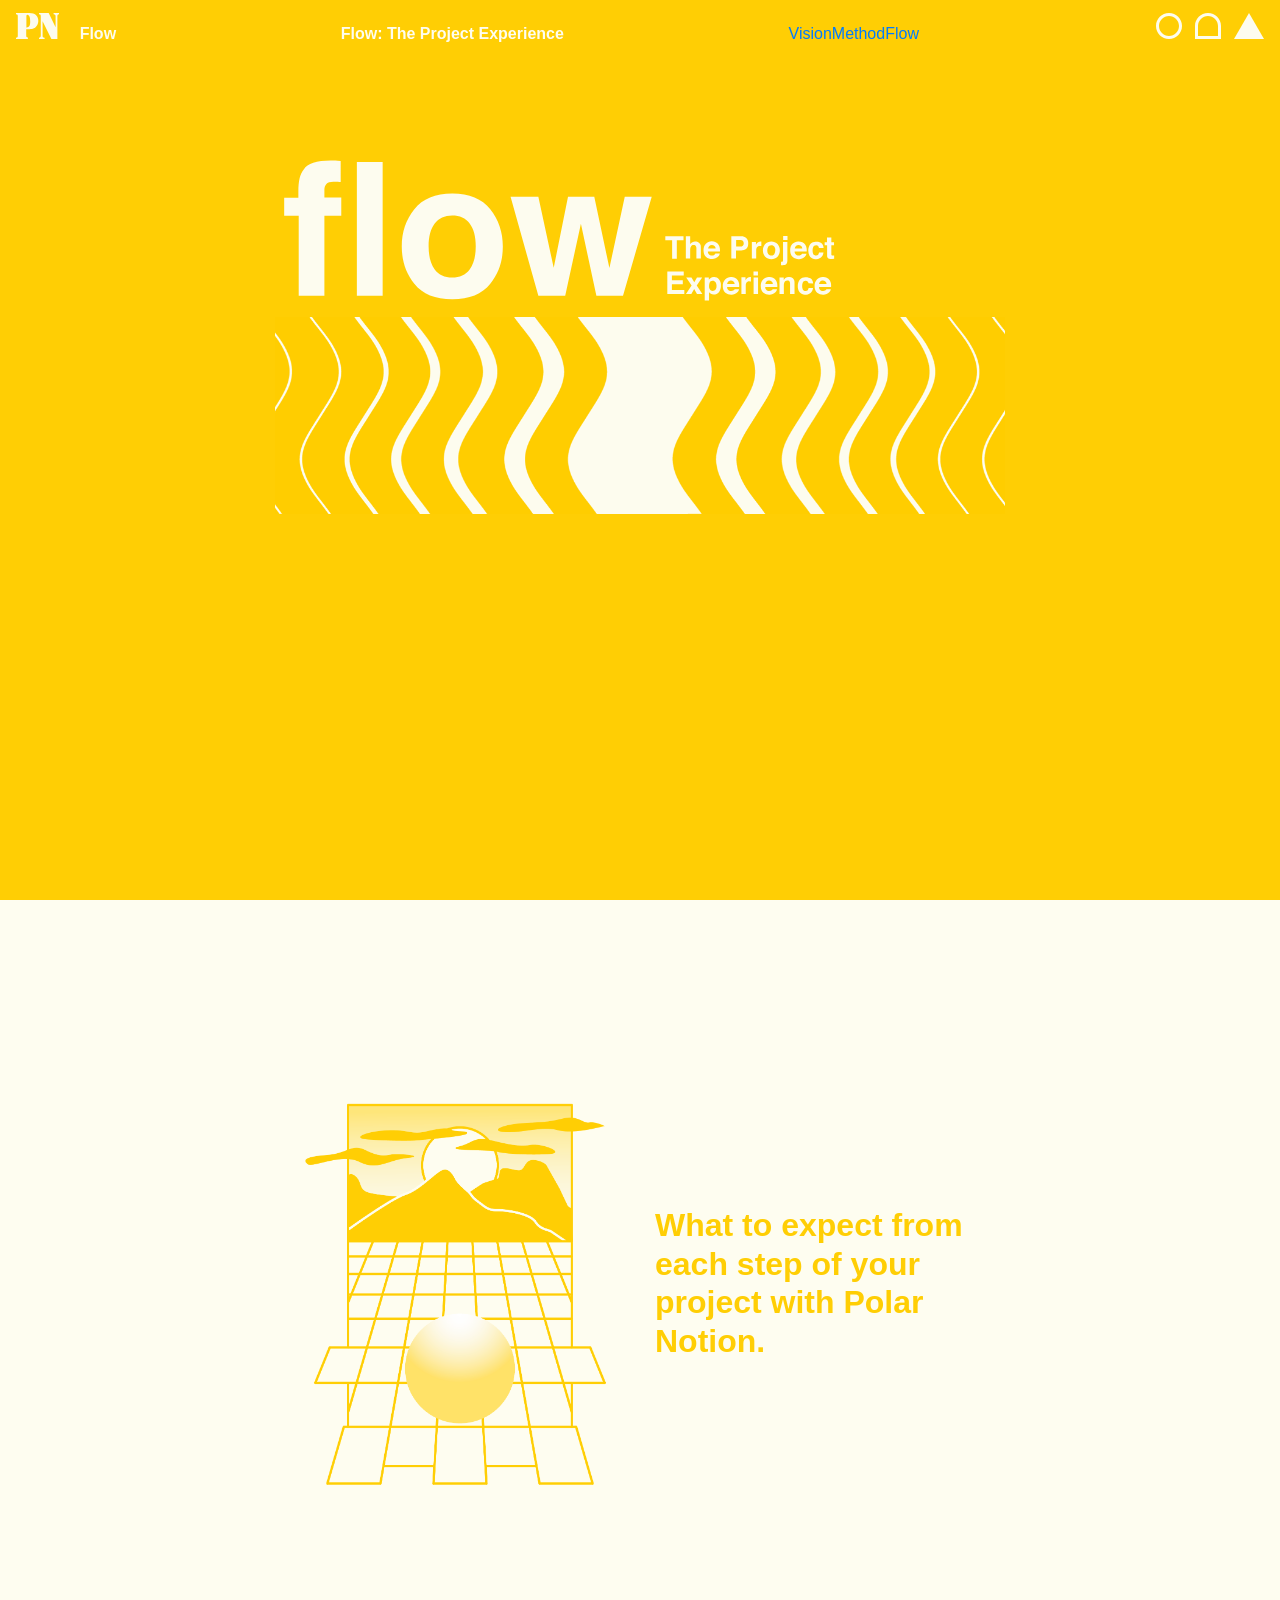
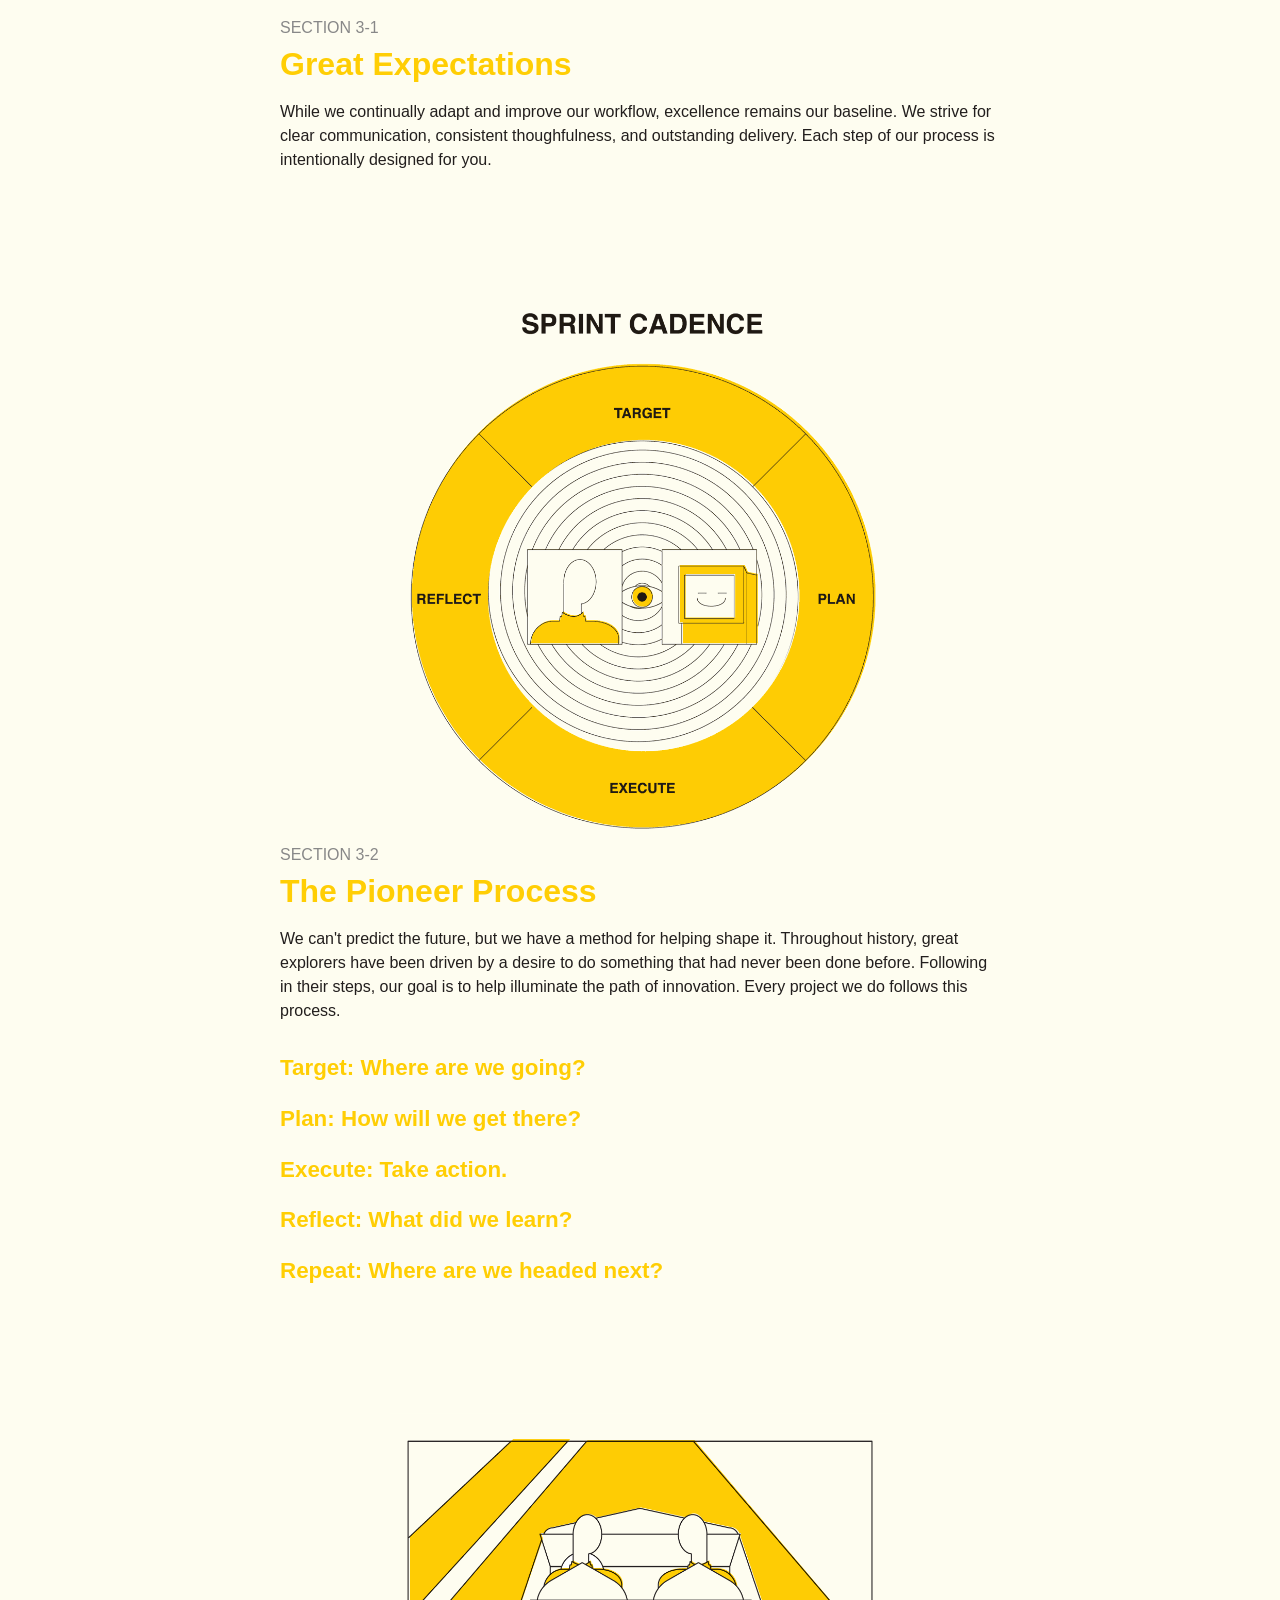
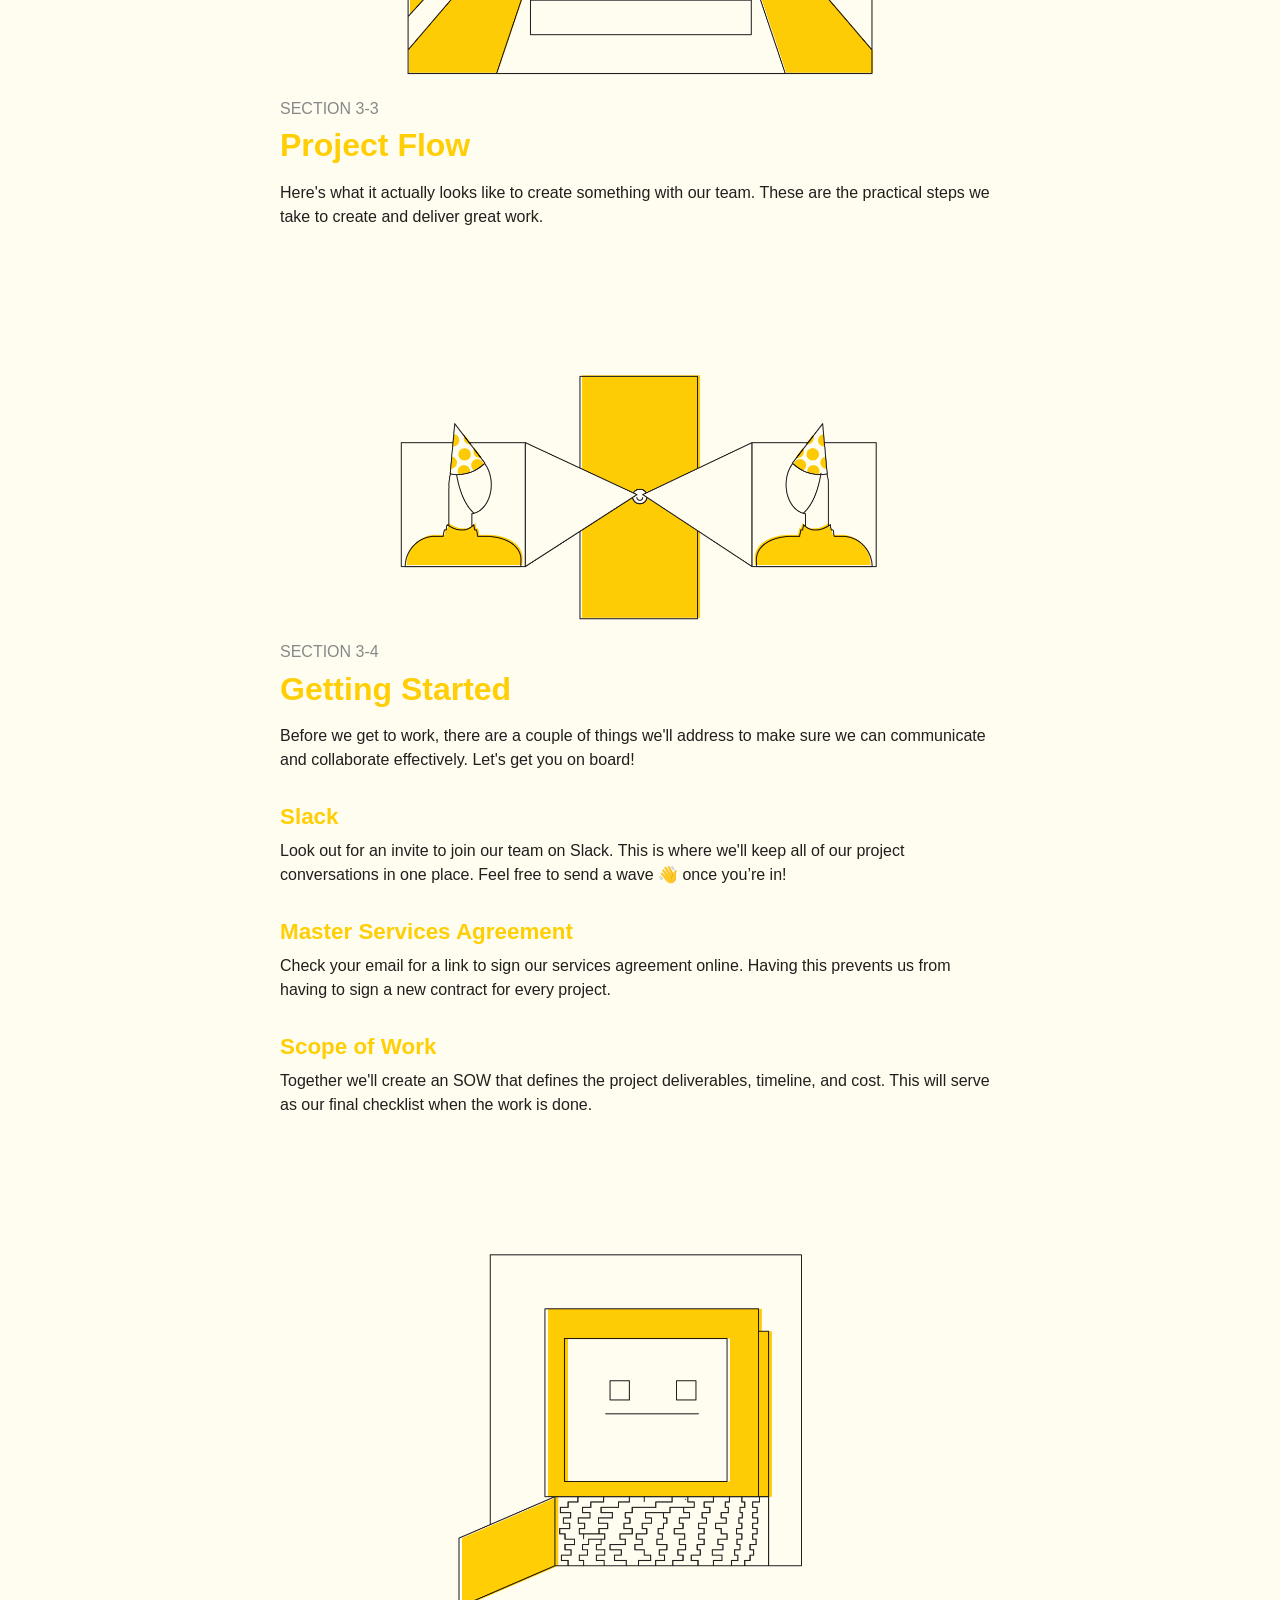
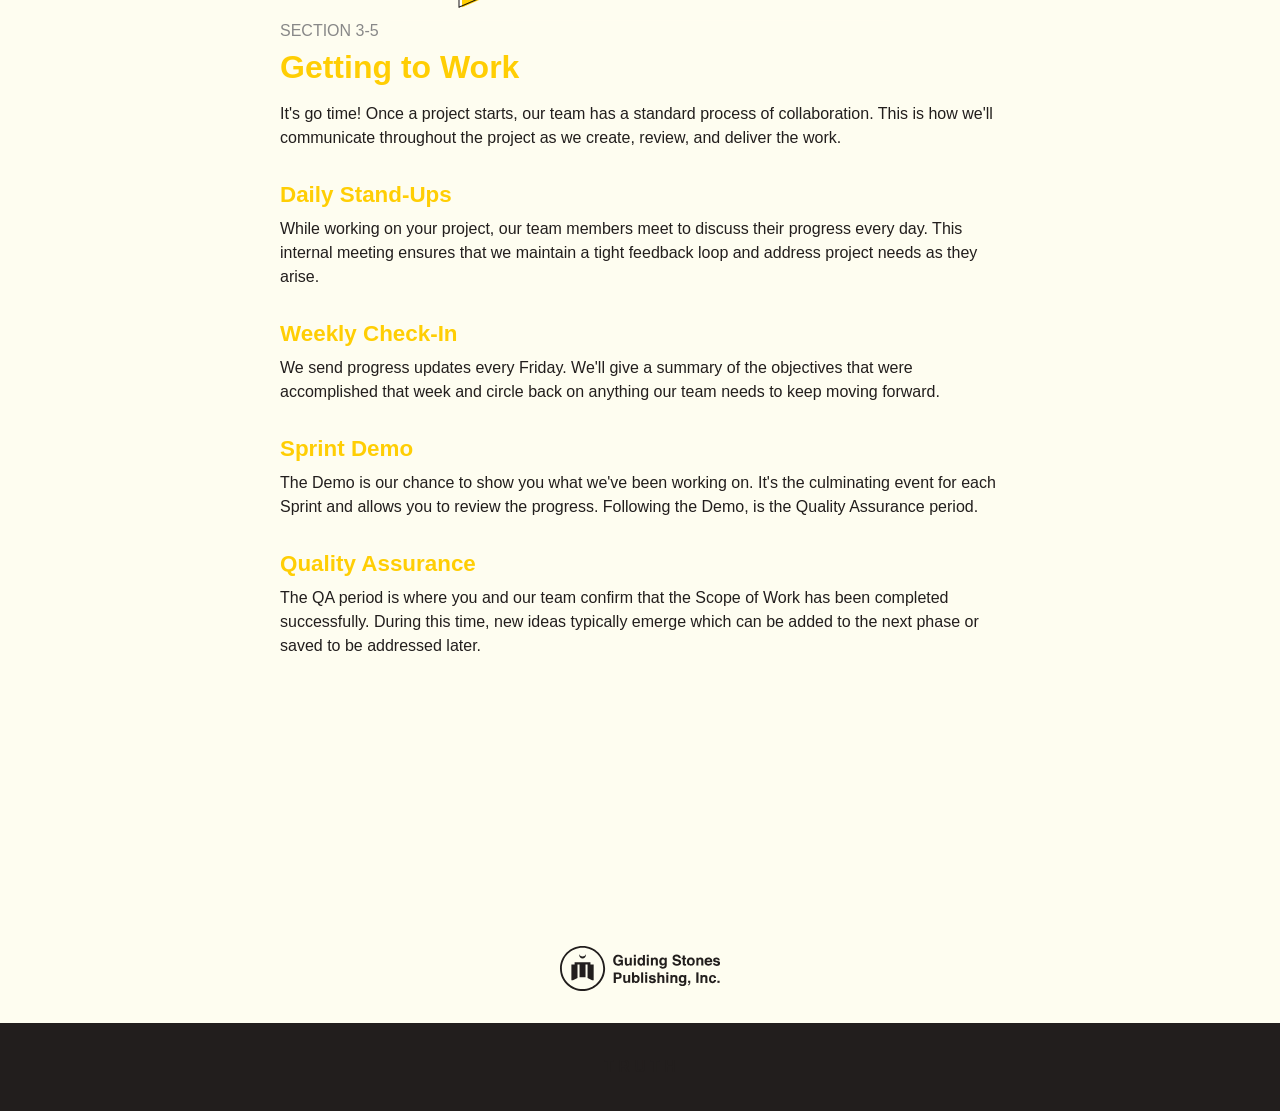
==== flow.html @ b73a6f98 "Rename the pillar files." ====
<!DOCTYPE html>
<html>
<head>
  <meta charset="utf-8">
  <meta http-equiv="X-UA-Compatible" content="IE=edge">
  <meta name="viewport" content="width=device-width, initial-scale=1">

  <title>Polar Notion : Pillar Three</title>

  <meta name="twitter:card" content="summary" />
  <meta name="twitter:site" content="@polarnotion" />
  <meta name="twitter:creator" content="@polarnotion" />
  <meta property="og:url" content="//polarnotion.com" />
  <meta property="og:title" content="Polar Notion. Atlanta Web and Mobile App Development." />
  <meta property="og:description" content="Designing web and mobile technology can be complicated, confusing, and take too long. Our team uses words you'll understand, continual communication, and breaks down complicated processes into easy to grasp concepts." />
  <meta property="og:image" content="//www.polarnotion.com/assets/images/polar-bears.png" />

  <link rel="shortcut icon" href="favicon.png"/>

  <!-- Latest compiled and minified CSS -->
  <link rel="stylesheet" href="assets/css/bootstrap.min.css">
  <link rel="stylesheet" href="assets/css/styles.min.css">
</head>
<body id="inner-page" class="body-yellow">

  <header class="large-header">

    <nav class="navbar navbar-expand-lg fixed-top justify-content-between align-items-baseline">
      <div class="nav-left nav--up-hide">
        <a class="navbar-brand fade" href="index.html" title="Polar Notion">
          <svg version="1.1"
             xmlns="http://www.w3.org/2000/svg" xmlns:xlink="http://www.w3.org/1999/xlink" xmlns:a="http://ns.adobe.com/AdobeSVGViewerExtensions/3.0/"
             x="0px" y="0px" width="43.2px" height="26px" viewBox="0 0 43.2 26" style="enable-background:new 0 0 43.2 26;"
             xml:space="preserve">
          <style type="text/css">
            .st0{fill:#FDFCEE;}
          </style>
          <defs>
          </defs>
          <g>
            <path class="st0" d="M12.5,0c0.7,0,2.2,0.1,3.2,0.3c4.2,0.6,6.6,3.4,6.6,7.6c0,3.7-2.1,6.7-5.5,7.8c-1.1,0.3-2.7,0.5-4.8,0.5
              c-0.5,0-1.1,0-1.8,0v5.9c0,2,0.3,2.4,1.7,2.5V26h-1.7H1.8H0v-1.2c1.5-0.1,1.8-0.5,1.8-2.5V3.7c0-2-0.2-2.4-1.8-2.5V0h1.8H12.5z
               M10.3,14.4c1.4,0.1,2.1-0.2,2.7-0.8c0.5-0.7,0.9-1.4,1-2.3c0.1-0.7,0.2-1.3,0.2-2v-1c0-0.9-0.2-3-0.4-3.8
              c-0.5-1.8-1.3-2.7-2.5-2.7c-0.7,0.1-0.9,0.5-0.9,1.9V14.4z"/>
            <path class="st0" d="M39.6,14.2V3.7c0-1.9-0.2-2.2-2-2.5V0h2h1.8h1.7v1.3c-1.4,0.2-1.7,0.6-1.7,2.5V26h-6L26.6,8.2v14.1
              c0,1.9,0.2,2.2,2,2.5V26h-2h-1.8H23v-1.2c1.4-0.2,1.8-0.7,1.8-2.5V3.7c0-2-0.2-2.4-1.8-2.5V0h1.8h7.9L39.6,14.2z"/>
          </g>
          </svg>
        </a>
        <span class="navbar-text">Flow</span>
      </div>

      <span class="navbar-text nav--up-show">Flow: The Project Experience</span>

      <ul class="list-unstyled d-flex nav-center nav--up-show">
        <li>
          <a class="fade" href="vision.html" title="Pillar One">Vision</a>
        </li>
        <li>
          <a class="fade" href="method.html" title="Pillar Two">Method</a>
        </li>
        <li><a class="fade" href="flow.html" title="Pillar Three">Flow</a></li>
      </ul>
      <ul class="navbar-nav">
      <!-- <a class="navbar-brand fade" href="index.html" title="Polar Notion">
        <svg version="1.1"
           xmlns="http://www.w3.org/2000/svg" xmlns:xlink="http://www.w3.org/1999/xlink" xmlns:a="http://ns.adobe.com/AdobeSVGViewerExtensions/3.0/"
           x="0px" y="0px" width="43.2px" height="26px" viewBox="0 0 43.2 26" style="enable-background:new 0 0 43.2 26;"
           xml:space="preserve">
        <style type="text/css">
          .st0{fill:#FDFCEE;}
        </style>
        <defs>
        </defs>
        <g>
          <path class="st0" d="M12.5,0c0.7,0,2.2,0.1,3.2,0.3c4.2,0.6,6.6,3.4,6.6,7.6c0,3.7-2.1,6.7-5.5,7.8c-1.1,0.3-2.7,0.5-4.8,0.5
            c-0.5,0-1.1,0-1.8,0v5.9c0,2,0.3,2.4,1.7,2.5V26h-1.7H1.8H0v-1.2c1.5-0.1,1.8-0.5,1.8-2.5V3.7c0-2-0.2-2.4-1.8-2.5V0h1.8H12.5z
             M10.3,14.4c1.4,0.1,2.1-0.2,2.7-0.8c0.5-0.7,0.9-1.4,1-2.3c0.1-0.7,0.2-1.3,0.2-2v-1c0-0.9-0.2-3-0.4-3.8
            c-0.5-1.8-1.3-2.7-2.5-2.7c-0.7,0.1-0.9,0.5-0.9,1.9V14.4z"/>
          <path class="st0" d="M39.6,14.2V3.7c0-1.9-0.2-2.2-2-2.5V0h2h1.8h1.7v1.3c-1.4,0.2-1.7,0.6-1.7,2.5V26h-6L26.6,8.2v14.1
            c0,1.9,0.2,2.2,2,2.5V26h-2h-1.8H23v-1.2c1.4-0.2,1.8-0.7,1.8-2.5V3.7c0-2-0.2-2.4-1.8-2.5V0h1.8h7.9L39.6,14.2z"/>
        </g>
        </svg>
      </a>
      <span class="navbar-text">Flow</span>
      <span class="chapter-title ml-auto d-none d-lg-block">Creating with Polar Notion</span>
      <ul class="navbar-nav ml-auto"> -->
        <li class="nav-item active">
          <a class="fade" href="vision.html" title="Pillar One">

            <!-- Outline -->
            <svg version="1.1"
               xmlns="http://www.w3.org/2000/svg" xmlns:xlink="http://www.w3.org/1999/xlink" xmlns:a="http://ns.adobe.com/AdobeSVGViewerExtensions/3.0/"
               x="0px" y="0px" width="26px" height="26px" viewBox="0 0 26 26" style="enable-background:new 0 0 26 26;" xml:space="preserve">
            <style type="text/css">
              .st0{fill:#FDFCEE;}
            </style>
            <defs>
            </defs>
            <g>
              <path class="st0" d="M13,3c5.5,0,10,4.5,10,10s-4.5,10-10,10S3,18.5,3,13S7.5,3,13,3 M13,0C5.8,0,0,5.8,0,13c0,7.2,5.8,13,13,13
                s13-5.8,13-13C26,5.8,20.2,0,13,0L13,0z"/>
            </g>
            </svg>

          </a>
        </li>
        <li class="nav-item">
          <a class="fade" href="method.html" title="Pillar Three">

            <!-- outline -->
            <svg version="1.1" xmlns="http://www.w3.org/2000/svg" xmlns:xlink="http://www.w3.org/1999/xlink" xmlns:a="http://ns.adobe.com/AdobeSVGViewerExtensions/3.0/"
               x="0px" y="0px" width="26px" height="26px" viewBox="0 0 26 26" style="enable-background:new 0 0 26 26;" xml:space="preserve">
            <style type="text/css">
              .st0{fill:#FDFCEE;}
            </style>
            <defs>
            </defs>
            <g>
              <path class="st0" d="M13,3c5.5,0,10,4.5,10,10v10H3V13C3,7.5,7.5,3,13,3 M13,0C5.8,0,0,5.8,0,13v13h26V13C26,5.8,20.2,0,13,0L13,0z
                "/>
            </g>
            </svg>

          </a>
        </li>
        <li class="nav-item">
          <a class="fade" href="flow.html" title="Pillar Three">

            <!-- Filled in -->
            <svg version="1.1"
               xmlns="http://www.w3.org/2000/svg" xmlns:xlink="http://www.w3.org/1999/xlink" xmlns:a="http://ns.adobe.com/AdobeSVGViewerExtensions/3.0/"
               x="0px" y="0px" width="30px" height="26px" viewBox="0 0 30 26" style="enable-background:new 0 0 30 26;" xml:space="preserve">
            <style type="text/css">
              .st0{fill:#FDFCEE;}
            </style>
            <defs>
            </defs>
            <polygon class="st0" points="15,0 0,26 30,26 "/>
            </svg>

          </a>
        </li>
      </ul>
    </nav>

    <div class="container">
      <div class="row justify-content-md-center">
        <div class="col-lg-8">
          <div class="page-title">

            <img src="assets/images/svg/title-flow.svg" alt="Visions" />
            <img class="mt-3" src="assets/images/pillar-3-motion.gif" alt="" />

          </div><!-- / page-title -->
        </div>
      </div>
    </div>

  </header>

  <nav class="chapter-nav">
    <div class="left-nav">
      <a class="fade" href="pillar-2.html"><–– Go Back <br /><em>Ch. 2 Method</em></a>
    </div>
  </nav>

  <div class="container">
    <div class="row">
      <div class="col-lg-12">

        <div id="content">

          <section id="#subtitle" class="row d-flex align-items-center">
            <div class="col-sm-6">
              <img src="assets/images/flow-01.png" alt="">
            </div>
            <h1 class="col-sm-6">What to expect from each step of your project with Polar Notion.</h1>
          </section>

          <section id="#3-1">
            <h3 class="section">section 3-1</h3>
            <h1>Great Expectations</h1>
              <p>While we continually adapt and improve our workflow, excellence remains our baseline. We strive for clear communication, consistent thoughfulness, and outstanding delivery. Each step of our process is intentionally designed for you.</p>
          </section>

          <section id="#3-2">
            <img class="img-figure" src="assets/images/flow-02.gif" alt="">
            <h3 class="section">section 3-2</h3>
              <h1 id="pioneer-process">The Pioneer Process</h1>
              <p>We can't predict the future, but we have a method for helping shape it. Throughout history, great explorers have been driven by a desire to do something that had never been done before. Following in their steps, our goal is to help illuminate the path of innovation. Every project we do follows this process.</p>

            <div class="accordian-section">

              <!-- TARGET -->
              <h2 class="fade"><a data-toggle="collapse" href="#targetContent" role="button" aria-expanded="false">Target: Where are we going?</a></h2>

              <div id="targetContent" class="collapse">
                <div>
                  <p>The destination will change and evolve, but naming our target gives us something to anchor to and plan toward. Setting a target casts vision for where we are headed and why we are doing the work.</p>
                </div>
              </div>

              <!-- PLAN -->
              <h2 class="fade"><a data-toggle="collapse" href="#planContent" aria-expanded="false">Plan: How will we get there?</a></h2>

              <div id="planContent" class="collapse">
                <div>
                  <p>Once we know where we're going we'll chart a course together. This will be our project roadmap. There are a few key elements to any project that should be considered and optimized.
                    <ul>
                      <li><b>Timeline:</b> How long we do have or need?</li>
                      <li><b>Resources:</b> What money, tools, and supplies are available or required?</li>
                      <li><b>People:</b> Who will be able to help?</li>
                    </ul>
                  </p>
                </div>
              </div>

              <!-- EXECUTE -->
              <h2 class="fade"><a data-toggle="collapse" href="#executeContent" aria-expanded="false">Execute: Take action.</a></h2>

              <div class="collapse" id="executeContent">
                <div>
                  <p>With a clear target and a solid plan, it’s time to take action. All of our preparation allows us to <a href="#">Go Boldly Forward</a> and do the work. Communication and adaptability ensure we <a href="#">stay agile</a> along the way.</p>
                </div>
              </div>

              <!-- REFLECT -->
              <h2 class="fade"><a data-toggle="collapse" href="#reflectContent" aria-expanded="false">Reflect: What did we learn?</a></h2>

              <div class="collapse" id="reflectContent">
                <div>
                  <p>Reflection encourages growth. Assessing the journey’s progress provides more perspective that can lead to compelling insights. Together we'll identify ways we can continue to improve on our work.</p>
                </div>
              </div>

              <!-- REPEAT -->
              <h2 class="fade"><a data-toggle="collapse" href="#repeatContent" aria-expanded="false">Repeat: Where are we headed next?</a></h2>

              <div class="collapse" id="repeatContent">
                <div>
                  <p>Once you’ve reflected on the journey thus far, it’s time to set our next destination. Knowing what we now know, we can repeat the process to build on the work that's been completed. Before taking action again, we revisit our Target and Plan our next move.</p>
                </div>
              </div>
            </div><!-- / accordian-section -->

          </section>

          <section id="#3-3">
            <img class="img-figure" src="assets/images/flow-03.png" alt="">
            <h3 class="section">section 3-3</h3>
            <h1>Project Flow</h1>
            <p>Here's what it actually looks like to create something with our team. These are the practical steps we take to create and deliver great work.</p>
          </section>

          <section id="#3-4">
            <img class="img-figure" src="assets/images/flow-04.png" alt="">
            <h3 class="section">section 3-4</h3>
            <h1>Getting Started</h1>
            <p>Before we get to work, there are a couple of things we'll address to make sure we can communicate and collaborate effectively. Let's get you on board!</p>

            <h2>Slack</h2>
            <p>Look out for an invite to join our team on Slack. This is where we'll keep all of our project conversations in one place. Feel free to send a wave 👋 once you’re in!</p>

            <h2>Master Services Agreement</h2>
            <p>Check your email for a link to sign our services agreement online. Having this prevents us from having to sign a new contract for every project.</p>

            <h2>Scope of Work</h2>
            <p>Together we'll create an SOW that defines the project deliverables, timeline, and cost. This will serve as our final checklist when the work is done.</p>
          </section>

          <section id="#3-5">
            <img class="img-figure" src="assets/images/flow-05.png" alt="">
            <h3 class="section">section 3-5</h3>
            <h1>Getting to Work</h1>
            <p>It's go time! Once a project starts, our team has a standard process of collaboration. This is how we'll communicate throughout the project as we create, review, and deliver the work.</p>

            <h2>Daily Stand-Ups</h2>
            <p>While working on your project, our team members meet to discuss their progress every day. This internal meeting ensures that we maintain a tight feedback loop and address project needs as they arise.</p>

            <h2>Weekly Check-In</h2>
            <p>We send progress updates every Friday. We'll give a summary of the objectives that were accomplished that week and circle back on anything our team needs to keep moving forward.</p>

            <h2>Sprint Demo</h2>
            <p>The Demo is our chance to show you what we've been working on. It's the culminating event for each Sprint and allows you to review the progress. Following the Demo, is the Quality Assurance period.</p>

            <h2>Quality Assurance</h2>
            <p>The QA period is where you and our team confirm that the Scope of Work has been completed successfully. During this time, new ideas typically emerge which can be added to the next phase or saved to be addressed later.</p>
          </section>

        </div><!--/ content -->

      </div><!-- / col-lg-12 -->
    </div><!--/ row -->
  </div> <!--/container -->


  <footer id="footer">
    <a href="http://shop.polarnotion.com" title="Shop Polar Notion" ><img src="assets/images/svg/guidestones.svg" alt="Guidestones publishing co." /></a>
    <div class="sub-footer">
      <a href="#4th" title="Enter the tenth dimension">T R U T H</a>
    </div>
  </footer>

  <!-- Latest compiled and minified JavaScript -->
  <script src="https://ajax.googleapis.com/ajax/libs/jquery/3.2.1/jquery.min.js"></script>
  <script src="assets/js/bootstrap.min.js"></script>
  <script src="assets/js/anchor.min.js"></script>
  <script src="./main.js"></script>

  <script>
    anchors.add('.section');
  </script>


  <script>
    (function(i,s,o,g,r,a,m){i['GoogleAnalyticsObject']=r;i[r]=i[r]||function(){
    (i[r].q=i[r].q||[]).push(arguments)},i[r].l=1*new Date();a=s.createElement(o),
    m=s.getElementsByTagName(o)[0];a.async=1;a.src=g;m.parentNode.insertBefore(a,m)
    })(window,document,'script','https://www.google-analytics.com/analytics.js','ga');

    ga('create', 'UA-33343564-1', 'auto');
    ga('send', 'pageview');
  </script>

</body>
</html>
---- assets/css/styles.min.css ----
.dark-text{color:#221e1d !important}.white-text{color:#fefdf0 !important}.red-text{color:#f33c17 !important}.yellow-text{color:#ffce04 !important}.bg-red{background-color:#f33c17 !important}.bg-dark{background-color:#221e1d !important}.bg-yellow{background-color:#ffce04 !important}.btn{font-size:.8rem;font-weight:900}.btn-dark{background-color:#221e1d;border-color:#221e1d}*{-webkit-font-smoothing:antialiased;-moz-osx-font-smoothing:grayscale}body{background-color:#fefdf0;font-family:helvetica;color:#221e1d}img{width:100%;-webkit-user-select:none;-khtml-user-select:none;-moz-user-select:none;-o-user-select:none;user-select:none}svg{max-width:100%}hr{border-color:#f33c17;border-width:4px;margin:4rem 0}p{font-size:16px;line-height:1.5;margin-bottom:2rem}h1{font-size:32px;font-weight:900;line-height:.85;margin-bottom:1rem}h2{font-size:1.4rem;font-weight:900}.underlined{border-bottom:2px solid}.underlined a{text-decoration:none}.accordian-section h2{margin-bottom:1.5rem}.accordian-section h2 a{text-decoration:none}.accordian-section h2 a:after{content:"learn more";color:#999;font-size:10px;display:inline-block;margin-left:0;opacity:0;transition:all .25s ease-in-out;-moz-transition:all .25s ease-in-out;-webkit-transition:all .25s ease-in-out}.accordian-section h2 a:hover:after{opacity:1;margin-left:10px}.accordian-section>div>div{border-top:2px solid #ffce04;padding:2rem 0}.collapse.in{display:block}.body-red .large-header{background:#f33c17}.body-red .chapter-nav a{color:#f33c17}.body-red #content h1,.body-red #content h2,.body-red #content h3,.body-red #content h4,.body-red #content a{color:#f33c17}.body-dark .large-header{background:#221e1d}.body-dark .chapter-nav a{color:#221e1d}.body-dark #content h1,.body-dark #content h2,.body-dark #content h3,.body-dark #content h4,.body-dark #content a{color:#221e1d}.body-yellow .large-header{background:#ffce04}.body-yellow .chapter-nav a{color:#ffce04}.body-yellow #content h1,.body-yellow #content h2,.body-yellow #content h3,.body-yellow #content h4,.body-yellow #content a{color:#ffce04}.fade{opacity:1;transition:opacity .25s ease-in-out;-moz-transition:opacity .25s ease-in-out;-webkit-transition:opacity .25s ease-in-out}.fade:hover{opacity:0.5}#header-index{padding:120px 0 0}#header-index .branding{font-size:12px;position:absolute;top:0;right:0;z-index:9999}#header-index .branding .title p{font-size:14px;line-height:1.2;padding:0 10px 0 0;margin:0 0 .5rem 0}#header-index .branding .logo .st0{fill:#221e1d}#header-index .branding .logo .st1{fill:#fefdf0}#header-index .branding .age-group{border-top:4px solid #221e1d;margin-top:-9px;padding:.5rem 0}#header-index .headline{margin-bottom:2rem;background:url(../images/svg/tunnel_animated_loop.svg);background-position:center center;background-repeat:no-repeat;background-size:contain}#header-index h2{color:#f33c17}.large-header{color:#fefdf0;height:100vh}.large-header .navbar .chapter-title{font-weight:900;opacity:0;transition:all .25s ease-in-out;-moz-transition:all .25s ease-in-out;-webkit-transition:all .25s ease-in-out}.large-header .navbar.fade-in .chapter-title{opacity:1}.large-header .navbar-text{font-weight:900}.large-header .nav-item{margin-left:.8rem}.large-header .page-title{padding:10rem 0 12rem}.chapter-nav{width:100%;position:fixed;bottom:120px;z-index:5}.chapter-nav>div{width:140px;padding:0 1rem;opacity:0;transition:all .25s ease-in-out;-moz-transition:all .25s ease-in-out;-webkit-transition:all .25s ease-in-out}.chapter-nav>div.left-nav{float:left;margin-left:-25%}.chapter-nav>div.right-nav{float:right;text-align:right;margin-right:-25%}.chapter-nav.stickemup>div{opacity:1}.chapter-nav.stickemup .left-nav{margin-left:0}.chapter-nav.stickemup .right-nav{margin-right:0}.chapter-nav a{font-weight:900;display:block;font-size:14px}.chapter-nav a em{font-weight:100}.chapter-nav a:hover{text-decoration:none}.intro-text{margin-bottom:4rem}.intro-text p{padding:2rem 0;margin-bottom:0;font-weight:900}.intro-text img{padding:0 2rem}a.piller{display:block;color:#fefdf0 !important;max-width:380px;border-width:0px;border-style:solid;margin:0 auto 6rem;padding-bottom:2rem;-webkit-box-shadow:-8px 8px 0px 0px rgba(0,0,0,0.1);-moz-box-shadow:-8px 8px 0px 0px rgba(0,0,0,0.1);box-shadow:-8px 8px 0px 0px rgba(0,0,0,0.1);transition:all 0.5s ease-out}a.piller:hover{text-decoration:none;transform:translate3d(2px, -10px, 0);box-shadow:-12px 18px 6px 0px rgba(0,0,0,0.2)}a.piller header{padding:4rem 0 0 4rem;position:relative;min-height:300px}a.piller header:before{content:"";position:absolute;left:22px;top:66px;z-index:100;display:block;width:22px;height:110px;background-repeat:no-repeat;background-position:top center}a.piller header h1{font-size:32px;line-height:1.2;font-weight:900;margin-bottom:1rem;padding-right:2rem}a.piller header h3{font-size:14px;font-weight:900;padding-bottom:4px;border-bottom:4px solid #fefdf0}a.piller header p{font-size:1rem;padding-right:2rem}a.piller.issue-one{border-color:#f33c17;background-color:#f33c17}a.piller.issue-one header:before{background-image:url(../images/svg/piller-1-icn.svg)}a.piller.issue-two{border-color:#221e1d;background-color:#221e1d}a.piller.issue-two header:before{background-image:url(../images/svg/piller-2-icn.svg)}a.piller.issue-three{border-color:#ffce04;background-color:#ffce04}a.piller.issue-three header:before{background-image:url(../images/svg/piller-3-icn.svg)}a.piller .piller-graphic{margin:8rem 0 6rem}a.piller .piller-footer{padding-left:18px}a.piller .piller-footer img{width:36px;height:36px}.inspiration-header{background:url(../images/svg/baller_animated.svg) right bottom no-repeat;background-size:auto 100px}.inspiration{margin:4rem 0}#content{padding:4rem 0}#content h1{font-size:2rem;line-height:1.2}#content li{font-size:1.1rem;line-height:1.5}#content hr{border-color:rgba(0,0,0,0.1)}#content .callout{font-size:3rem;font-weight:100;text-align:center}#content section{margin:8rem auto;max-width:720px}#content section.fullwidth{max-width:100%}#content section.fullwidth .callout{text-align:center}#content section .section{font-size:1rem;color:#888;text-transform:uppercase}#content section img.intro-image{margin-bottom:2rem}#content section .callout{text-align:left}#content .img-figure{display:block;max-width:500px;margin:0 auto}#footer{margin-top:6rem;text-align:center}#footer img{width:160px}#footer .sub-footer{background:#221e1d;padding:2rem 0;margin-top:2rem}#footer .sub-footer a{color:#221e1d;font-weight:900;text-decoration:none}#footer .sub-footer a:hover{color:#060606}@media (min-width: 320px) and (max-width: 768px){hr{margin:2rem 0 1rem}h1{font-size:4rem}h2{font-size:1.5rem}.navbar-nav{flex-direction:row}.chapter-nav{bottom:47%}.chapter-nav a{font-size:16px}.inspiration-header{padding-bottom:80px;background-size:contain}.inspiration-header h1{margin-bottom:1rem}}@-webkit-keyframes grain{0%,100%{-moz-transform:translate(0, 0);-ms-transform:translate(0, 0);-webkit-transform:translate(0, 0);transform:translate(0, 0)}10%{-moz-transform:translate(-5%, -10%);-ms-transform:translate(-5%, -10%);-webkit-transform:translate(-5%, -10%);transform:translate(-5%, -10%)}20%{-moz-transform:translate(-15%, 5%);-ms-transform:translate(-15%, 5%);-webkit-transform:translate(-15%, 5%);transform:translate(-15%, 5%)}30%{-moz-transform:translate(7%, -25%);-ms-transform:translate(7%, -25%);-webkit-transform:translate(7%, -25%);transform:translate(7%, -25%)}40%{-moz-transform:translate(-5%, 25%);-ms-transform:translate(-5%, 25%);-webkit-transform:translate(-5%, 25%);transform:translate(-5%, 25%)}50%{-moz-transform:translate(-15%, 10%);-ms-transform:translate(-15%, 10%);-webkit-transform:translate(-15%, 10%);transform:translate(-15%, 10%)}60%{-moz-transform:translate(15%, 0%);-ms-transform:translate(15%, 0%);-webkit-transform:translate(15%, 0%);transform:translate(15%, 0%)}70%{-moz-transform:translate(0%, 15%);-ms-transform:translate(0%, 15%);-webkit-transform:translate(0%, 15%);transform:translate(0%, 15%)}80%{-moz-transform:translate(3%, 35%);-ms-transform:translate(3%, 35%);-webkit-transform:translate(3%, 35%);transform:translate(3%, 35%)}90%{-moz-transform:translate(-10%, 10%);-ms-transform:translate(-10%, 10%);-webkit-transform:translate(-10%, 10%);transform:translate(-10%, 10%)}}@-moz-keyframes grain{0%,100%{-moz-transform:translate(0, 0);-ms-transform:translate(0, 0);-webkit-transform:translate(0, 0);transform:translate(0, 0)}10%{-moz-transform:translate(-5%, -10%);-ms-transform:translate(-5%, -10%);-webkit-transform:translate(-5%, -10%);transform:translate(-5%, -10%)}20%{-moz-transform:translate(-15%, 5%);-ms-transform:translate(-15%, 5%);-webkit-transform:translate(-15%, 5%);transform:translate(-15%, 5%)}30%{-moz-transform:translate(7%, -25%);-ms-transform:translate(7%, -25%);-webkit-transform:translate(7%, -25%);transform:translate(7%, -25%)}40%{-moz-transform:translate(-5%, 25%);-ms-transform:translate(-5%, 25%);-webkit-transform:translate(-5%, 25%);transform:translate(-5%, 25%)}50%{-moz-transform:translate(-15%, 10%);-ms-transform:translate(-15%, 10%);-webkit-transform:translate(-15%, 10%);transform:translate(-15%, 10%)}60%{-moz-transform:translate(15%, 0%);-ms-transform:translate(15%, 0%);-webkit-transform:translate(15%, 0%);transform:translate(15%, 0%)}70%{-moz-transform:translate(0%, 15%);-ms-transform:translate(0%, 15%);-webkit-transform:translate(0%, 15%);transform:translate(0%, 15%)}80%{-moz-transform:translate(3%, 35%);-ms-transform:translate(3%, 35%);-webkit-transform:translate(3%, 35%);transform:translate(3%, 35%)}90%{-moz-transform:translate(-10%, 10%);-ms-transform:translate(-10%, 10%);-webkit-transform:translate(-10%, 10%);transform:translate(-10%, 10%)}}@-ms-keyframes grain{0%,100%{-moz-transform:translate(0, 0);-ms-transform:translate(0, 0);-webkit-transform:translate(0, 0);transform:translate(0, 0)}10%{-moz-transform:translate(-5%, -10%);-ms-transform:translate(-5%, -10%);-webkit-transform:translate(-5%, -10%);transform:translate(-5%, -10%)}20%{-moz-transform:translate(-15%, 5%);-ms-transform:translate(-15%, 5%);-webkit-transform:translate(-15%, 5%);transform:translate(-15%, 5%)}30%{-moz-transform:translate(7%, -25%);-ms-transform:translate(7%, -25%);-webkit-transform:translate(7%, -25%);transform:translate(7%, -25%)}40%{-moz-transform:translate(-5%, 25%);-ms-transform:translate(-5%, 25%);-webkit-transform:translate(-5%, 25%);transform:translate(-5%, 25%)}50%{-moz-transform:translate(-15%, 10%);-ms-transform:translate(-15%, 10%);-webkit-transform:translate(-15%, 10%);transform:translate(-15%, 10%)}60%{-moz-transform:translate(15%, 0%);-ms-transform:translate(15%, 0%);-webkit-transform:translate(15%, 0%);transform:translate(15%, 0%)}70%{-moz-transform:translate(0%, 15%);-ms-transform:translate(0%, 15%);-webkit-transform:translate(0%, 15%);transform:translate(0%, 15%)}80%{-moz-transform:translate(3%, 35%);-ms-transform:translate(3%, 35%);-webkit-transform:translate(3%, 35%);transform:translate(3%, 35%)}90%{-moz-transform:translate(-10%, 10%);-ms-transform:translate(-10%, 10%);-webkit-transform:translate(-10%, 10%);transform:translate(-10%, 10%)}}@keyframes grain{0%,100%{-moz-transform:translate(0, 0);-ms-transform:translate(0, 0);-webkit-transform:translate(0, 0);transform:translate(0, 0)}10%{-moz-transform:translate(-5%, -10%);-ms-transform:translate(-5%, -10%);-webkit-transform:translate(-5%, -10%);transform:translate(-5%, -10%)}20%{-moz-transform:translate(-15%, 5%);-ms-transform:translate(-15%, 5%);-webkit-transform:translate(-15%, 5%);transform:translate(-15%, 5%)}30%{-moz-transform:translate(7%, -25%);-ms-transform:translate(7%, -25%);-webkit-transform:translate(7%, -25%);transform:translate(7%, -25%)}40%{-moz-transform:translate(-5%, 25%);-ms-transform:translate(-5%, 25%);-webkit-transform:translate(-5%, 25%);transform:translate(-5%, 25%)}50%{-moz-transform:translate(-15%, 10%);-ms-transform:translate(-15%, 10%);-webkit-transform:translate(-15%, 10%);transform:translate(-15%, 10%)}60%{-moz-transform:translate(15%, 0%);-ms-transform:translate(15%, 0%);-webkit-transform:translate(15%, 0%);transform:translate(15%, 0%)}70%{-moz-transform:translate(0%, 15%);-ms-transform:translate(0%, 15%);-webkit-transform:translate(0%, 15%);transform:translate(0%, 15%)}80%{-moz-transform:translate(3%, 35%);-ms-transform:translate(3%, 35%);-webkit-transform:translate(3%, 35%);transform:translate(3%, 35%)}90%{-moz-transform:translate(-10%, 10%);-ms-transform:translate(-10%, 10%);-webkit-transform:translate(-10%, 10%);transform:translate(-10%, 10%)}}.static{position:relative;overflow:hidden}.static>*{z-index:2}.static:after{-webkit-animation:grain 5s steps(10) infinite;-moz-animation:grain 5s steps(10) infinite;-ms-animation:grain 5s steps(10) infinite;animation:grain 5s steps(10) infinite;background:url("[data-uri]");content:"";display:block;height:300%;left:-100%;position:absolute;top:-100%;width:300%;z-index:1}
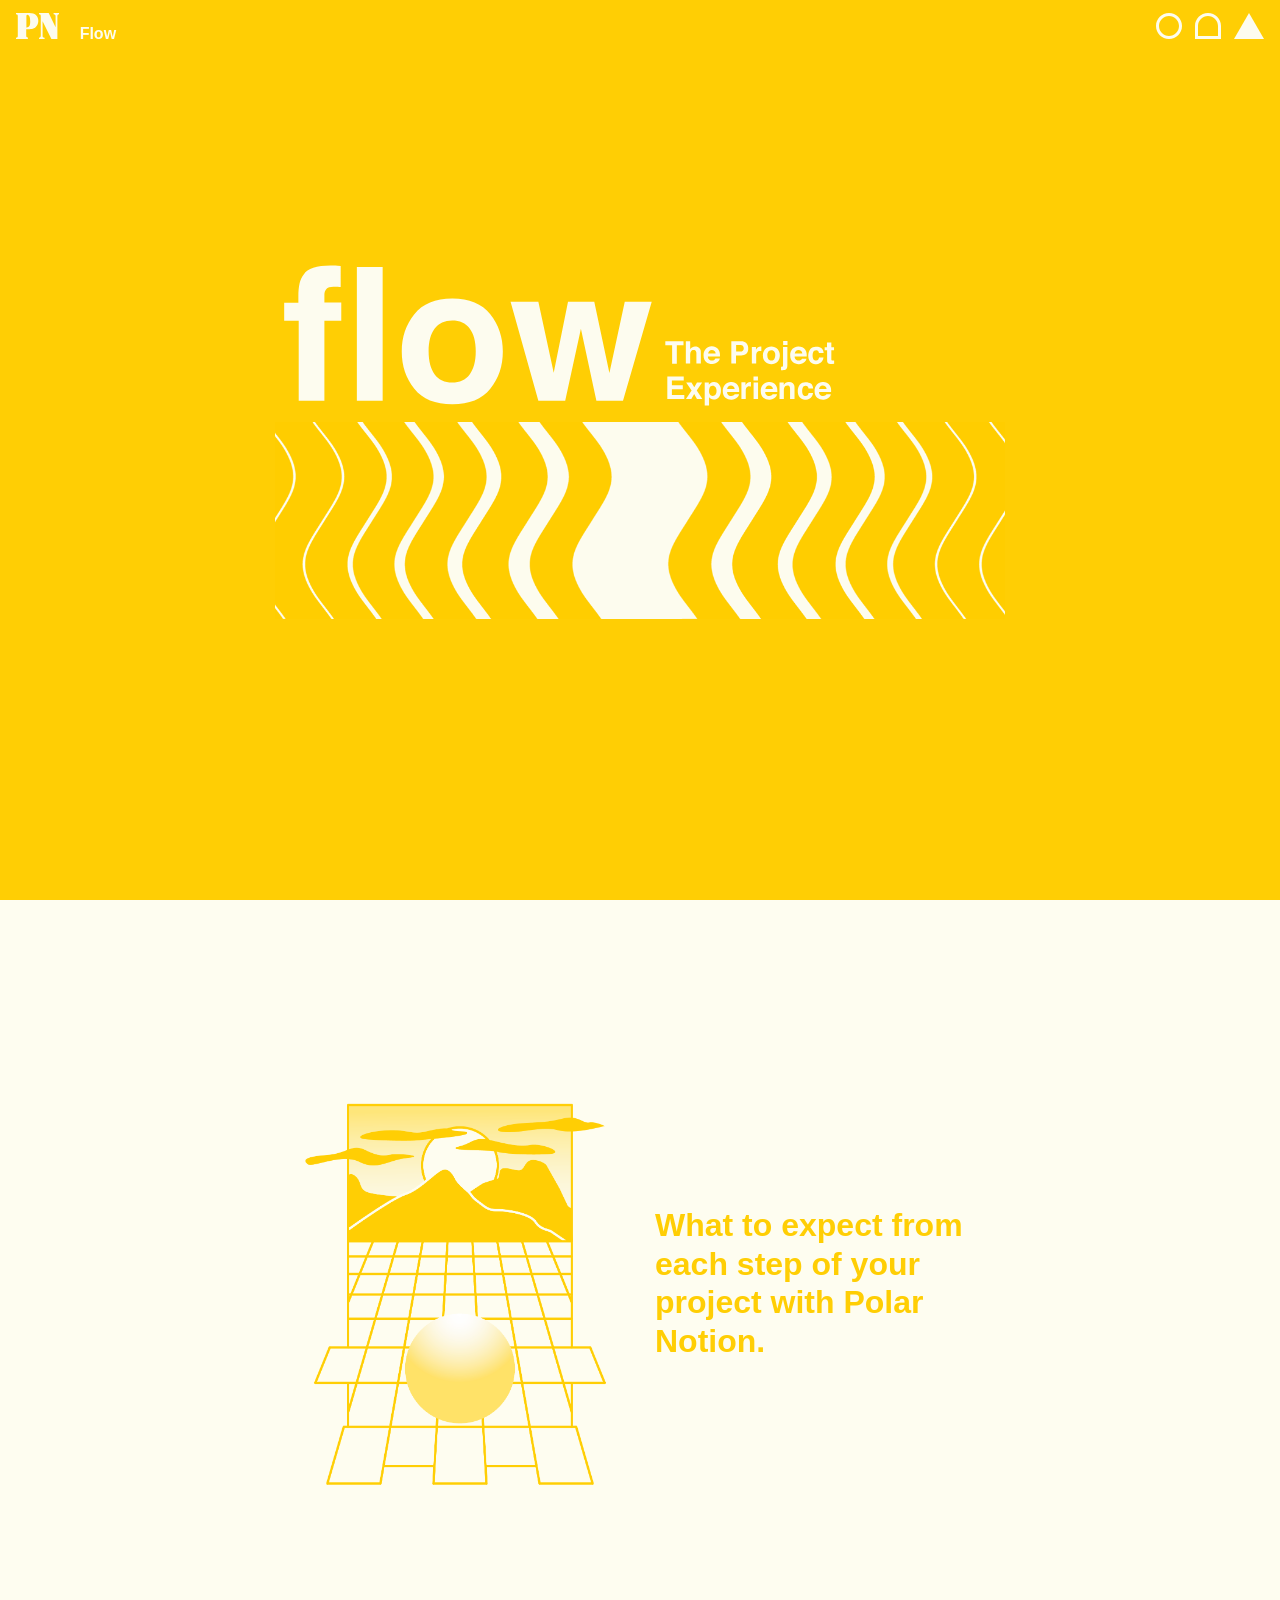
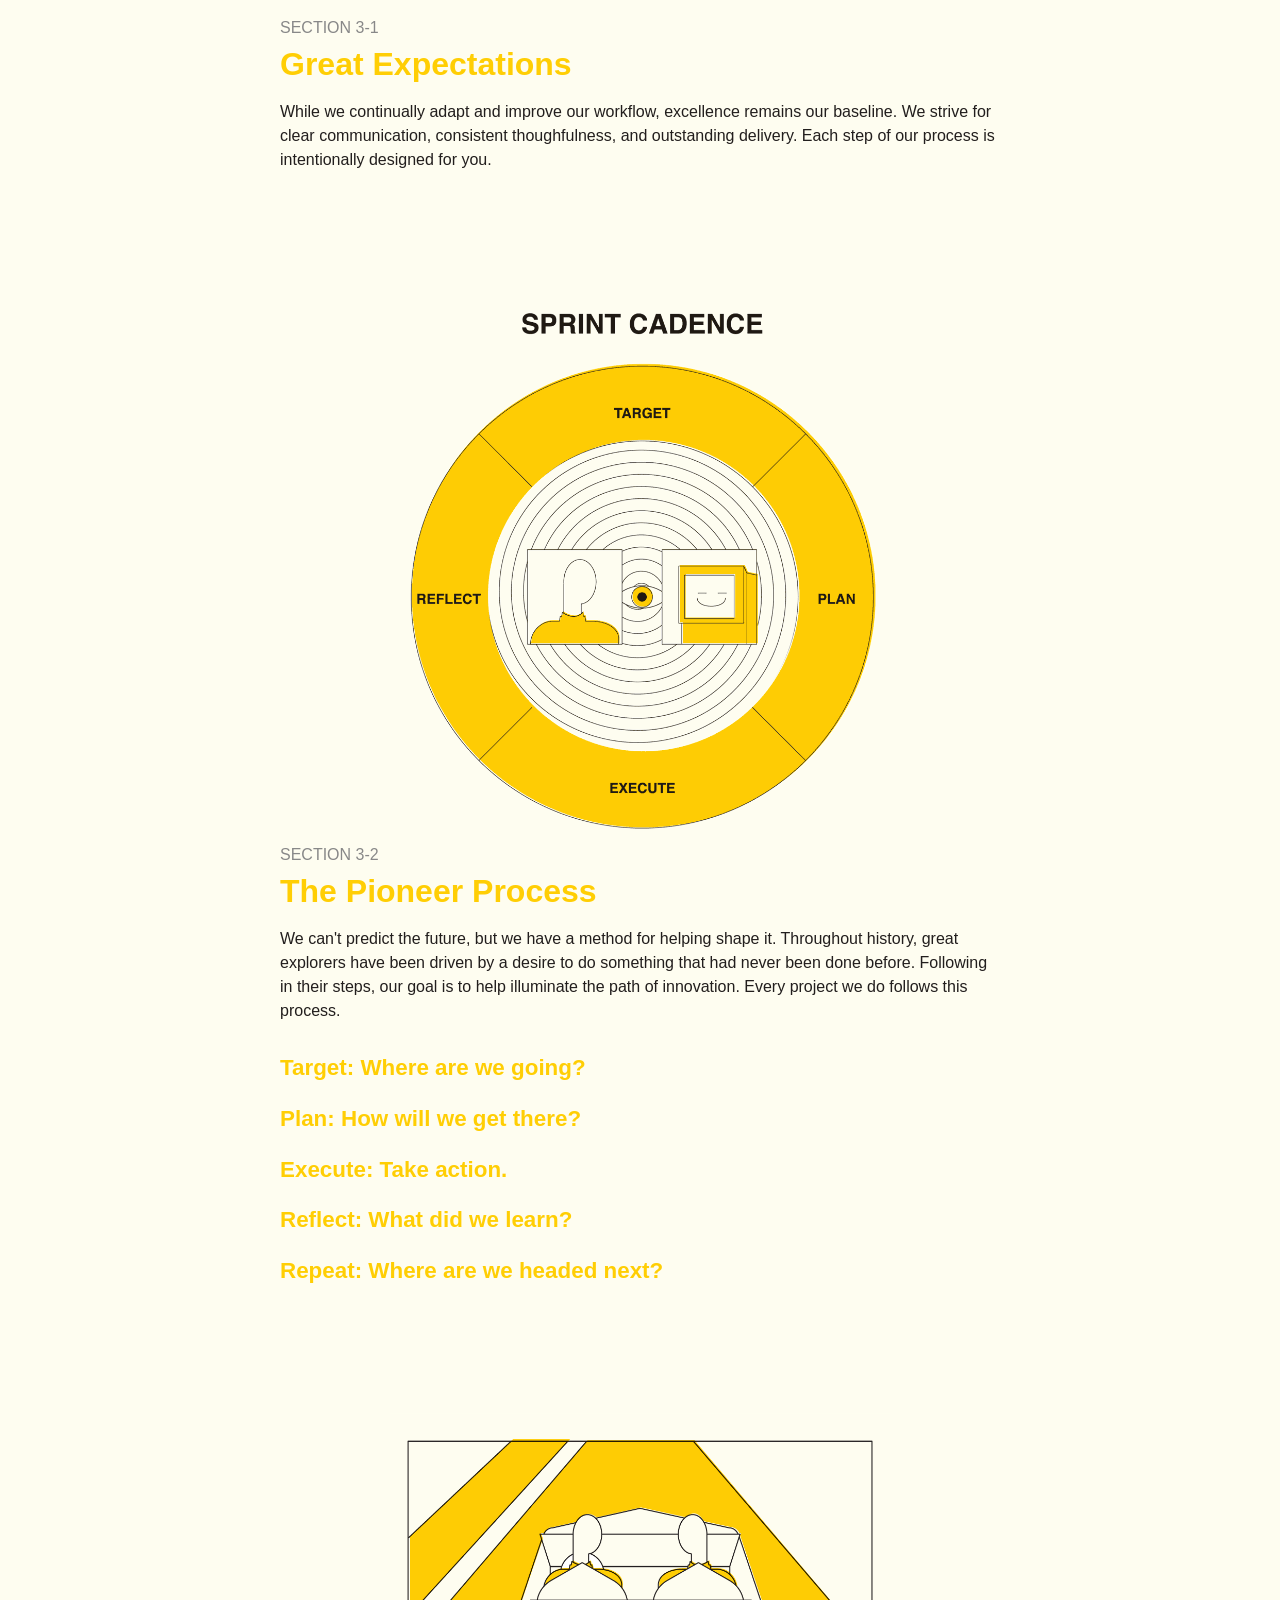
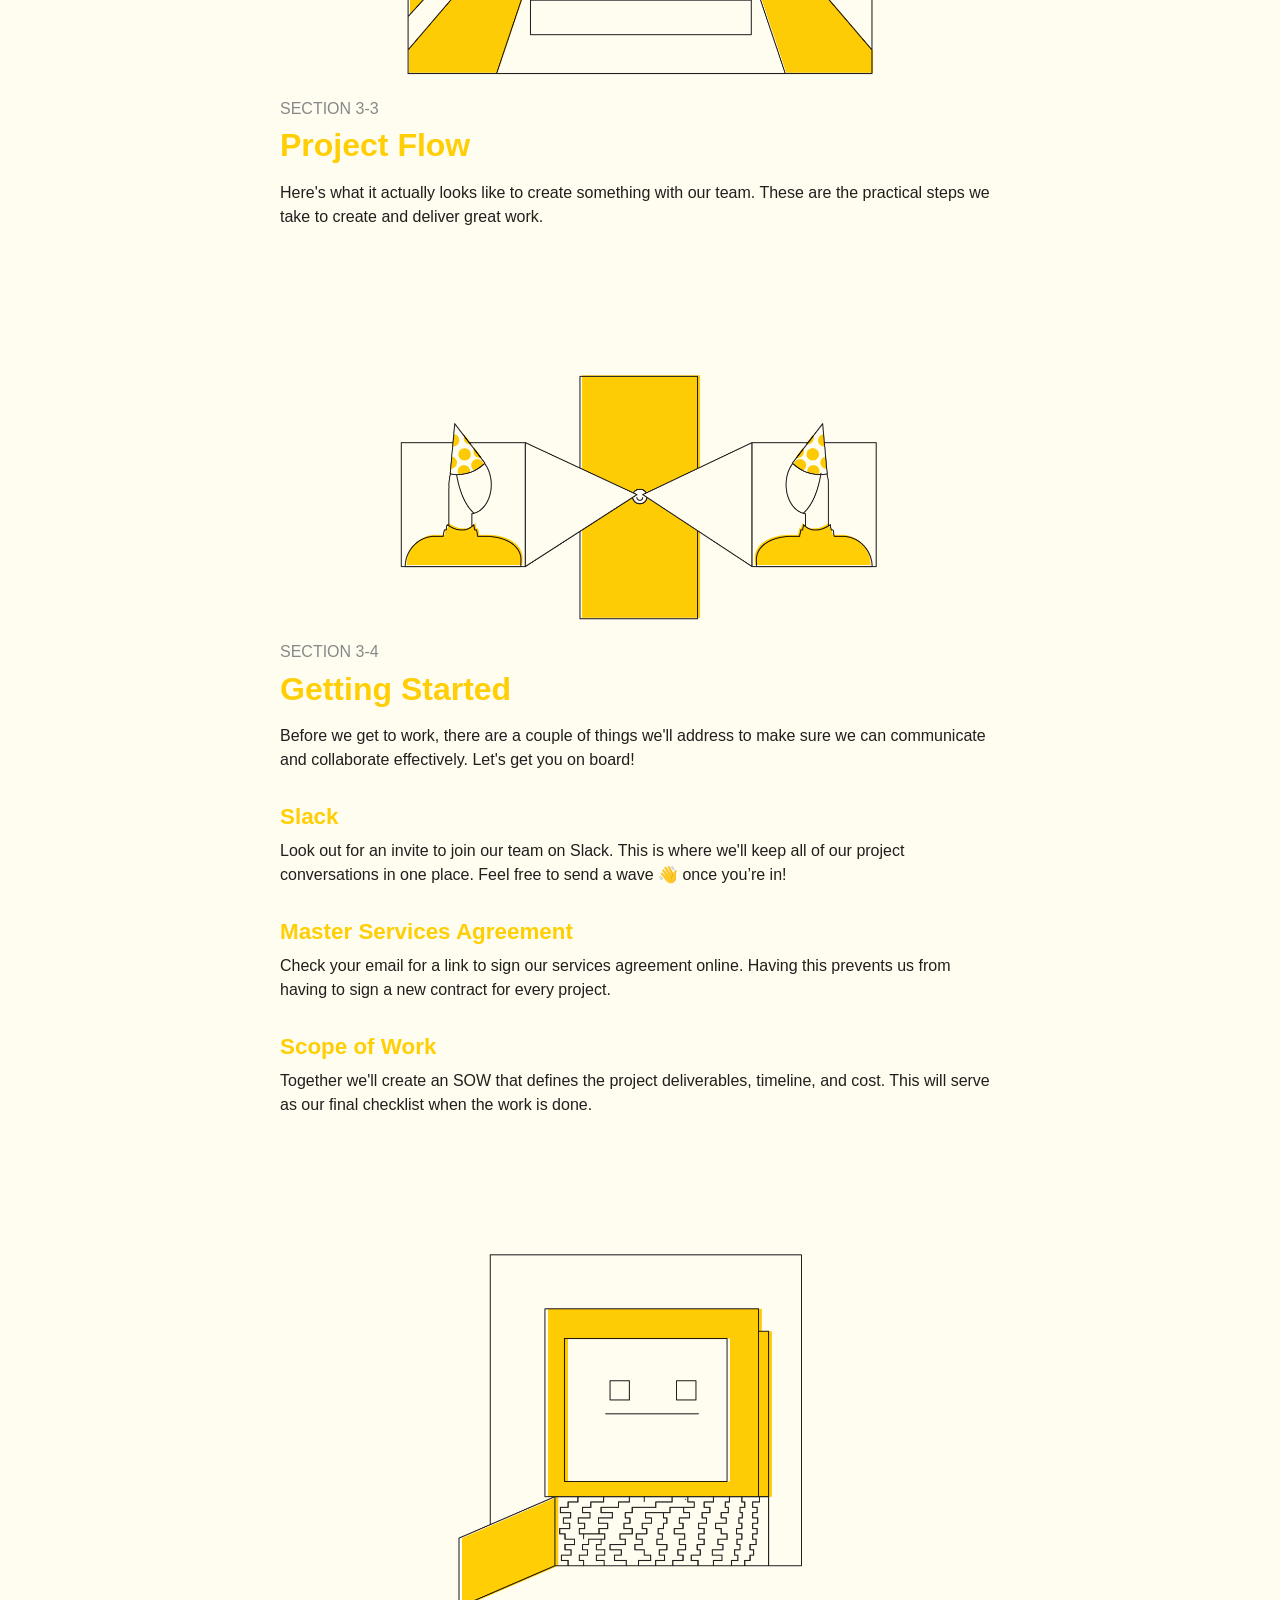
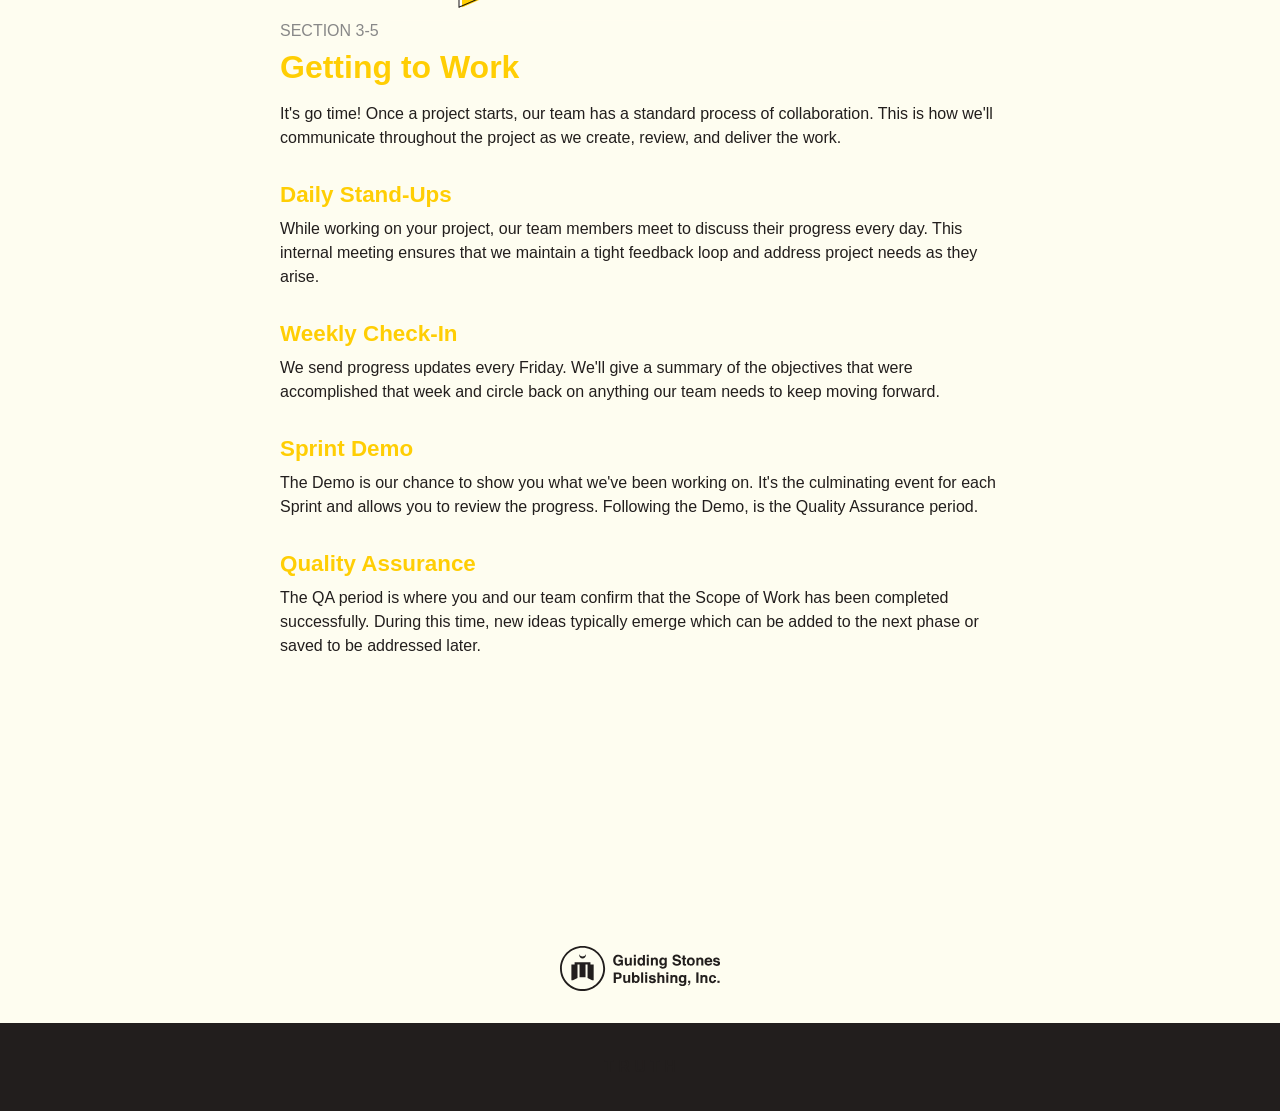
==== commit c70342ac: "Combine the nav styles that Jared did." ====
--- a/flow.html
+++ b/flow.html
@@ -26,7 +26,7 @@
   <header class="large-header">
 
     <nav class="navbar navbar-expand-lg fixed-top justify-content-between align-items-baseline">
-      <div class="nav-left nav--up-hide">
+      <div class="nav-left">
         <a class="navbar-brand fade" href="index.html" title="Polar Notion">
           <svg version="1.1"
              xmlns="http://www.w3.org/2000/svg" xmlns:xlink="http://www.w3.org/1999/xlink" xmlns:a="http://ns.adobe.com/AdobeSVGViewerExtensions/3.0/"
@@ -50,41 +50,9 @@
         <span class="navbar-text">Flow</span>
       </div>
 
-      <span class="navbar-text nav--up-show">Flow: The Project Experience</span>
-
-      <ul class="list-unstyled d-flex nav-center nav--up-show">
-        <li>
-          <a class="fade" href="vision.html" title="Pillar One">Vision</a>
-        </li>
-        <li>
-          <a class="fade" href="method.html" title="Pillar Two">Method</a>
-        </li>
-        <li><a class="fade" href="flow.html" title="Pillar Three">Flow</a></li>
-      </ul>
+      <span class="navbar-text nav--up-show">The Project Experience</span>
+
       <ul class="navbar-nav">
-      <!-- <a class="navbar-brand fade" href="index.html" title="Polar Notion">
-        <svg version="1.1"
-           xmlns="http://www.w3.org/2000/svg" xmlns:xlink="http://www.w3.org/1999/xlink" xmlns:a="http://ns.adobe.com/AdobeSVGViewerExtensions/3.0/"
-           x="0px" y="0px" width="43.2px" height="26px" viewBox="0 0 43.2 26" style="enable-background:new 0 0 43.2 26;"
-           xml:space="preserve">
-        <style type="text/css">
-          .st0{fill:#FDFCEE;}
-        </style>
-        <defs>
-        </defs>
-        <g>
-          <path class="st0" d="M12.5,0c0.7,0,2.2,0.1,3.2,0.3c4.2,0.6,6.6,3.4,6.6,7.6c0,3.7-2.1,6.7-5.5,7.8c-1.1,0.3-2.7,0.5-4.8,0.5
-            c-0.5,0-1.1,0-1.8,0v5.9c0,2,0.3,2.4,1.7,2.5V26h-1.7H1.8H0v-1.2c1.5-0.1,1.8-0.5,1.8-2.5V3.7c0-2-0.2-2.4-1.8-2.5V0h1.8H12.5z
-             M10.3,14.4c1.4,0.1,2.1-0.2,2.7-0.8c0.5-0.7,0.9-1.4,1-2.3c0.1-0.7,0.2-1.3,0.2-2v-1c0-0.9-0.2-3-0.4-3.8
-            c-0.5-1.8-1.3-2.7-2.5-2.7c-0.7,0.1-0.9,0.5-0.9,1.9V14.4z"/>
-          <path class="st0" d="M39.6,14.2V3.7c0-1.9-0.2-2.2-2-2.5V0h2h1.8h1.7v1.3c-1.4,0.2-1.7,0.6-1.7,2.5V26h-6L26.6,8.2v14.1
-            c0,1.9,0.2,2.2,2,2.5V26h-2h-1.8H23v-1.2c1.4-0.2,1.8-0.7,1.8-2.5V3.7c0-2-0.2-2.4-1.8-2.5V0h1.8h7.9L39.6,14.2z"/>
-        </g>
-        </svg>
-      </a>
-      <span class="navbar-text">Flow</span>
-      <span class="chapter-title ml-auto d-none d-lg-block">Creating with Polar Notion</span>
-      <ul class="navbar-nav ml-auto"> -->
         <li class="nav-item active">
           <a class="fade" href="vision.html" title="Pillar One">
 
@@ -145,8 +113,8 @@
     </nav>
 
     <div class="container">
-      <div class="row justify-content-md-center">
-        <div class="col-lg-8">
+      <div class="row justify-content-md-center large-header">
+        <div class="col-lg-8 d-flex align-items-center">
           <div class="page-title">
 
             <img src="assets/images/svg/title-flow.svg" alt="Visions" />
@@ -161,7 +129,7 @@
 
   <nav class="chapter-nav">
     <div class="left-nav">
-      <a class="fade" href="pillar-2.html"><–– Go Back <br /><em>Ch. 2 Method</em></a>
+      <a class="fade" href="method.html"><–– Go Back <br /><em>Ch. 2 Method</em></a>
     </div>
   </nav>
 
--- a/assets/css/styles.min.css
+++ b/assets/css/styles.min.css
@@ -1 +1,724 @@
-.dark-text{color:#221e1d !important}.white-text{color:#fefdf0 !important}.red-text{color:#f33c17 !important}.yellow-text{color:#ffce04 !important}.bg-red{background-color:#f33c17 !important}.bg-dark{background-color:#221e1d !important}.bg-yellow{background-color:#ffce04 !important}.btn{font-size:.8rem;font-weight:900}.btn-dark{background-color:#221e1d;border-color:#221e1d}*{-webkit-font-smoothing:antialiased;-moz-osx-font-smoothing:grayscale}body{background-color:#fefdf0;font-family:helvetica;color:#221e1d}img{width:100%;-webkit-user-select:none;-khtml-user-select:none;-moz-user-select:none;-o-user-select:none;user-select:none}svg{max-width:100%}hr{border-color:#f33c17;border-width:4px;margin:4rem 0}p{font-size:16px;line-height:1.5;margin-bottom:2rem}h1{font-size:32px;font-weight:900;line-height:.85;margin-bottom:1rem}h2{font-size:1.4rem;font-weight:900}.underlined{border-bottom:2px solid}.underlined a{text-decoration:none}.accordian-section h2{margin-bottom:1.5rem}.accordian-section h2 a{text-decoration:none}.accordian-section h2 a:after{content:"learn more";color:#999;font-size:10px;display:inline-block;margin-left:0;opacity:0;transition:all .25s ease-in-out;-moz-transition:all .25s ease-in-out;-webkit-transition:all .25s ease-in-out}.accordian-section h2 a:hover:after{opacity:1;margin-left:10px}.accordian-section>div>div{border-top:2px solid #ffce04;padding:2rem 0}.collapse.in{display:block}.body-red .large-header{background:#f33c17}.body-red .chapter-nav a{color:#f33c17}.body-red #content h1,.body-red #content h2,.body-red #content h3,.body-red #content h4,.body-red #content a{color:#f33c17}.body-dark .large-header{background:#221e1d}.body-dark .chapter-nav a{color:#221e1d}.body-dark #content h1,.body-dark #content h2,.body-dark #content h3,.body-dark #content h4,.body-dark #content a{color:#221e1d}.body-yellow .large-header{background:#ffce04}.body-yellow .chapter-nav a{color:#ffce04}.body-yellow #content h1,.body-yellow #content h2,.body-yellow #content h3,.body-yellow #content h4,.body-yellow #content a{color:#ffce04}.fade{opacity:1;transition:opacity .25s ease-in-out;-moz-transition:opacity .25s ease-in-out;-webkit-transition:opacity .25s ease-in-out}.fade:hover{opacity:0.5}#header-index{padding:120px 0 0}#header-index .branding{font-size:12px;position:absolute;top:0;right:0;z-index:9999}#header-index .branding .title p{font-size:14px;line-height:1.2;padding:0 10px 0 0;margin:0 0 .5rem 0}#header-index .branding .logo .st0{fill:#221e1d}#header-index .branding .logo .st1{fill:#fefdf0}#header-index .branding .age-group{border-top:4px solid #221e1d;margin-top:-9px;padding:.5rem 0}#header-index .headline{margin-bottom:2rem;background:url(../images/svg/tunnel_animated_loop.svg);background-position:center center;background-repeat:no-repeat;background-size:contain}#header-index h2{color:#f33c17}.large-header{color:#fefdf0;height:100vh}.large-header .navbar .chapter-title{font-weight:900;opacity:0;transition:all .25s ease-in-out;-moz-transition:all .25s ease-in-out;-webkit-transition:all .25s ease-in-out}.large-header .navbar.fade-in .chapter-title{opacity:1}.large-header .navbar-text{font-weight:900}.large-header .nav-item{margin-left:.8rem}.large-header .page-title{padding:10rem 0 12rem}.chapter-nav{width:100%;position:fixed;bottom:120px;z-index:5}.chapter-nav>div{width:140px;padding:0 1rem;opacity:0;transition:all .25s ease-in-out;-moz-transition:all .25s ease-in-out;-webkit-transition:all .25s ease-in-out}.chapter-nav>div.left-nav{float:left;margin-left:-25%}.chapter-nav>div.right-nav{float:right;text-align:right;margin-right:-25%}.chapter-nav.stickemup>div{opacity:1}.chapter-nav.stickemup .left-nav{margin-left:0}.chapter-nav.stickemup .right-nav{margin-right:0}.chapter-nav a{font-weight:900;display:block;font-size:14px}.chapter-nav a em{font-weight:100}.chapter-nav a:hover{text-decoration:none}.intro-text{margin-bottom:4rem}.intro-text p{padding:2rem 0;margin-bottom:0;font-weight:900}.intro-text img{padding:0 2rem}a.piller{display:block;color:#fefdf0 !important;max-width:380px;border-width:0px;border-style:solid;margin:0 auto 6rem;padding-bottom:2rem;-webkit-box-shadow:-8px 8px 0px 0px rgba(0,0,0,0.1);-moz-box-shadow:-8px 8px 0px 0px rgba(0,0,0,0.1);box-shadow:-8px 8px 0px 0px rgba(0,0,0,0.1);transition:all 0.5s ease-out}a.piller:hover{text-decoration:none;transform:translate3d(2px, -10px, 0);box-shadow:-12px 18px 6px 0px rgba(0,0,0,0.2)}a.piller header{padding:4rem 0 0 4rem;position:relative;min-height:300px}a.piller header:before{content:"";position:absolute;left:22px;top:66px;z-index:100;display:block;width:22px;height:110px;background-repeat:no-repeat;background-position:top center}a.piller header h1{font-size:32px;line-height:1.2;font-weight:900;margin-bottom:1rem;padding-right:2rem}a.piller header h3{font-size:14px;font-weight:900;padding-bottom:4px;border-bottom:4px solid #fefdf0}a.piller header p{font-size:1rem;padding-right:2rem}a.piller.issue-one{border-color:#f33c17;background-color:#f33c17}a.piller.issue-one header:before{background-image:url(../images/svg/piller-1-icn.svg)}a.piller.issue-two{border-color:#221e1d;background-color:#221e1d}a.piller.issue-two header:before{background-image:url(../images/svg/piller-2-icn.svg)}a.piller.issue-three{border-color:#ffce04;background-color:#ffce04}a.piller.issue-three header:before{background-image:url(../images/svg/piller-3-icn.svg)}a.piller .piller-graphic{margin:8rem 0 6rem}a.piller .piller-footer{padding-left:18px}a.piller .piller-footer img{width:36px;height:36px}.inspiration-header{background:url(../images/svg/baller_animated.svg) right bottom no-repeat;background-size:auto 100px}.inspiration{margin:4rem 0}#content{padding:4rem 0}#content h1{font-size:2rem;line-height:1.2}#content li{font-size:1.1rem;line-height:1.5}#content hr{border-color:rgba(0,0,0,0.1)}#content .callout{font-size:3rem;font-weight:100;text-align:center}#content section{margin:8rem auto;max-width:720px}#content section.fullwidth{max-width:100%}#content section.fullwidth .callout{text-align:center}#content section .section{font-size:1rem;color:#888;text-transform:uppercase}#content section img.intro-image{margin-bottom:2rem}#content section .callout{text-align:left}#content .img-figure{display:block;max-width:500px;margin:0 auto}#footer{margin-top:6rem;text-align:center}#footer img{width:160px}#footer .sub-footer{background:#221e1d;padding:2rem 0;margin-top:2rem}#footer .sub-footer a{color:#221e1d;font-weight:900;text-decoration:none}#footer .sub-footer a:hover{color:#060606}@media (min-width: 320px) and (max-width: 768px){hr{margin:2rem 0 1rem}h1{font-size:4rem}h2{font-size:1.5rem}.navbar-nav{flex-direction:row}.chapter-nav{bottom:47%}.chapter-nav a{font-size:16px}.inspiration-header{padding-bottom:80px;background-size:contain}.inspiration-header h1{margin-bottom:1rem}}@-webkit-keyframes grain{0%,100%{-moz-transform:translate(0, 0);-ms-transform:translate(0, 0);-webkit-transform:translate(0, 0);transform:translate(0, 0)}10%{-moz-transform:translate(-5%, -10%);-ms-transform:translate(-5%, -10%);-webkit-transform:translate(-5%, -10%);transform:translate(-5%, -10%)}20%{-moz-transform:translate(-15%, 5%);-ms-transform:translate(-15%, 5%);-webkit-transform:translate(-15%, 5%);transform:translate(-15%, 5%)}30%{-moz-transform:translate(7%, -25%);-ms-transform:translate(7%, -25%);-webkit-transform:translate(7%, -25%);transform:translate(7%, -25%)}40%{-moz-transform:translate(-5%, 25%);-ms-transform:translate(-5%, 25%);-webkit-transform:translate(-5%, 25%);transform:translate(-5%, 25%)}50%{-moz-transform:translate(-15%, 10%);-ms-transform:translate(-15%, 10%);-webkit-transform:translate(-15%, 10%);transform:translate(-15%, 10%)}60%{-moz-transform:translate(15%, 0%);-ms-transform:translate(15%, 0%);-webkit-transform:translate(15%, 0%);transform:translate(15%, 0%)}70%{-moz-transform:translate(0%, 15%);-ms-transform:translate(0%, 15%);-webkit-transform:translate(0%, 15%);transform:translate(0%, 15%)}80%{-moz-transform:translate(3%, 35%);-ms-transform:translate(3%, 35%);-webkit-transform:translate(3%, 35%);transform:translate(3%, 35%)}90%{-moz-transform:translate(-10%, 10%);-ms-transform:translate(-10%, 10%);-webkit-transform:translate(-10%, 10%);transform:translate(-10%, 10%)}}@-moz-keyframes grain{0%,100%{-moz-transform:translate(0, 0);-ms-transform:translate(0, 0);-webkit-transform:translate(0, 0);transform:translate(0, 0)}10%{-moz-transform:translate(-5%, -10%);-ms-transform:translate(-5%, -10%);-webkit-transform:translate(-5%, -10%);transform:translate(-5%, -10%)}20%{-moz-transform:translate(-15%, 5%);-ms-transform:translate(-15%, 5%);-webkit-transform:translate(-15%, 5%);transform:translate(-15%, 5%)}30%{-moz-transform:translate(7%, -25%);-ms-transform:translate(7%, -25%);-webkit-transform:translate(7%, -25%);transform:translate(7%, -25%)}40%{-moz-transform:translate(-5%, 25%);-ms-transform:translate(-5%, 25%);-webkit-transform:translate(-5%, 25%);transform:translate(-5%, 25%)}50%{-moz-transform:translate(-15%, 10%);-ms-transform:translate(-15%, 10%);-webkit-transform:translate(-15%, 10%);transform:translate(-15%, 10%)}60%{-moz-transform:translate(15%, 0%);-ms-transform:translate(15%, 0%);-webkit-transform:translate(15%, 0%);transform:translate(15%, 0%)}70%{-moz-transform:translate(0%, 15%);-ms-transform:translate(0%, 15%);-webkit-transform:translate(0%, 15%);transform:translate(0%, 15%)}80%{-moz-transform:translate(3%, 35%);-ms-transform:translate(3%, 35%);-webkit-transform:translate(3%, 35%);transform:translate(3%, 35%)}90%{-moz-transform:translate(-10%, 10%);-ms-transform:translate(-10%, 10%);-webkit-transform:translate(-10%, 10%);transform:translate(-10%, 10%)}}@-ms-keyframes grain{0%,100%{-moz-transform:translate(0, 0);-ms-transform:translate(0, 0);-webkit-transform:translate(0, 0);transform:translate(0, 0)}10%{-moz-transform:translate(-5%, -10%);-ms-transform:translate(-5%, -10%);-webkit-transform:translate(-5%, -10%);transform:translate(-5%, -10%)}20%{-moz-transform:translate(-15%, 5%);-ms-transform:translate(-15%, 5%);-webkit-transform:translate(-15%, 5%);transform:translate(-15%, 5%)}30%{-moz-transform:translate(7%, -25%);-ms-transform:translate(7%, -25%);-webkit-transform:translate(7%, -25%);transform:translate(7%, -25%)}40%{-moz-transform:translate(-5%, 25%);-ms-transform:translate(-5%, 25%);-webkit-transform:translate(-5%, 25%);transform:translate(-5%, 25%)}50%{-moz-transform:translate(-15%, 10%);-ms-transform:translate(-15%, 10%);-webkit-transform:translate(-15%, 10%);transform:translate(-15%, 10%)}60%{-moz-transform:translate(15%, 0%);-ms-transform:translate(15%, 0%);-webkit-transform:translate(15%, 0%);transform:translate(15%, 0%)}70%{-moz-transform:translate(0%, 15%);-ms-transform:translate(0%, 15%);-webkit-transform:translate(0%, 15%);transform:translate(0%, 15%)}80%{-moz-transform:translate(3%, 35%);-ms-transform:translate(3%, 35%);-webkit-transform:translate(3%, 35%);transform:translate(3%, 35%)}90%{-moz-transform:translate(-10%, 10%);-ms-transform:translate(-10%, 10%);-webkit-transform:translate(-10%, 10%);transform:translate(-10%, 10%)}}@keyframes grain{0%,100%{-moz-transform:translate(0, 0);-ms-transform:translate(0, 0);-webkit-transform:translate(0, 0);transform:translate(0, 0)}10%{-moz-transform:translate(-5%, -10%);-ms-transform:translate(-5%, -10%);-webkit-transform:translate(-5%, -10%);transform:translate(-5%, -10%)}20%{-moz-transform:translate(-15%, 5%);-ms-transform:translate(-15%, 5%);-webkit-transform:translate(-15%, 5%);transform:translate(-15%, 5%)}30%{-moz-transform:translate(7%, -25%);-ms-transform:translate(7%, -25%);-webkit-transform:translate(7%, -25%);transform:translate(7%, -25%)}40%{-moz-transform:translate(-5%, 25%);-ms-transform:translate(-5%, 25%);-webkit-transform:translate(-5%, 25%);transform:translate(-5%, 25%)}50%{-moz-transform:translate(-15%, 10%);-ms-transform:translate(-15%, 10%);-webkit-transform:translate(-15%, 10%);transform:translate(-15%, 10%)}60%{-moz-transform:translate(15%, 0%);-ms-transform:translate(15%, 0%);-webkit-transform:translate(15%, 0%);transform:translate(15%, 0%)}70%{-moz-transform:translate(0%, 15%);-ms-transform:translate(0%, 15%);-webkit-transform:translate(0%, 15%);transform:translate(0%, 15%)}80%{-moz-transform:translate(3%, 35%);-ms-transform:translate(3%, 35%);-webkit-transform:translate(3%, 35%);transform:translate(3%, 35%)}90%{-moz-transform:translate(-10%, 10%);-ms-transform:translate(-10%, 10%);-webkit-transform:translate(-10%, 10%);transform:translate(-10%, 10%)}}.static{position:relative;overflow:hidden}.static>*{z-index:2}.static:after{-webkit-animation:grain 5s steps(10) infinite;-moz-animation:grain 5s steps(10) infinite;-ms-animation:grain 5s steps(10) infinite;animation:grain 5s steps(10) infinite;background:url("[data-uri]");content:"";display:block;height:300%;left:-100%;position:absolute;top:-100%;width:300%;z-index:1}
+.dark-text {
+  color: #221e1d !important; }
+
+.white-text {
+  color: #fefdf0 !important; }
+
+.red-text {
+  color: #f33c17 !important; }
+
+.yellow-text {
+  color: #ffce04 !important; }
+
+.bg-red {
+  background-color: #f33c17 !important; }
+
+.bg-dark {
+  background-color: #221e1d !important; }
+
+.bg-yellow {
+  background-color: #ffce04 !important; }
+
+.btn {
+  font-size: .8rem;
+  font-weight: 900; }
+
+.btn-dark {
+  background-color: #221e1d;
+  border-color: #221e1d; }
+
+* {
+  -webkit-font-smoothing: antialiased;
+  -moz-osx-font-smoothing: grayscale; }
+
+body {
+  background-color: #fefdf0;
+  font-family: helvetica;
+  color: #221e1d; }
+
+img {
+  width: 100%;
+  -webkit-user-select: none;
+  -khtml-user-select: none;
+  -moz-user-select: none;
+  -o-user-select: none;
+  user-select: none; }
+
+svg {
+  max-width: 100%; }
+
+hr {
+  border-color: #f33c17;
+  border-width: 4px;
+  margin: 4rem 0; }
+
+p {
+  font-size: 16px;
+  line-height: 1.5;
+  margin-bottom: 2rem; }
+
+h1 {
+  font-size: 32px;
+  font-weight: 900;
+  line-height: .85;
+  margin-bottom: 1rem; }
+
+h2 {
+  font-size: 1.4rem;
+  font-weight: 900; }
+
+.underlined {
+  border-bottom: 2px solid; }
+  .underlined a {
+    text-decoration: none; }
+
+.accordian-section h2 {
+  margin-bottom: 1.5rem; }
+  .accordian-section h2 a {
+    text-decoration: none; }
+  .accordian-section h2 a:after {
+    content: "learn more";
+    color: #999999;
+    font-size: 10px;
+    display: inline-block;
+    margin-left: 0;
+    opacity: 0;
+    transition: all .25s ease-in-out;
+    -moz-transition: all .25s ease-in-out;
+    -webkit-transition: all .25s ease-in-out; }
+  .accordian-section h2 a:hover:after {
+    opacity: 1;
+    margin-left: 10px; }
+.accordian-section > div > div {
+  border-top: 2px solid #ffce04;
+  padding: 2rem 0; }
+
+.collapse.in {
+  display: block; }
+
+.body-red .large-header {
+  background: #f33c17; }
+.body-red .chapter-nav a {
+  color: #221e1d; }
+.body-red #content h1, .body-red #content h2, .body-red #content h3, .body-red #content h4, .body-red #content a {
+  color: #f33c17; }
+
+.body-dark .large-header {
+  background: #221e1d; }
+.body-dark .chapter-nav a {
+  color: #221e1d; }
+.body-dark #content h1, .body-dark #content h2, .body-dark #content h3, .body-dark #content h4, .body-dark #content a {
+  color: #221e1d; }
+
+.body-yellow .large-header {
+  background: #ffce04; }
+.body-yellow .chapter-nav a {
+  color: #221e1d; }
+.body-yellow #content h1, .body-yellow #content h2, .body-yellow #content h3, .body-yellow #content h4, .body-yellow #content a {
+  color: #ffce04; }
+
+.fade {
+  opacity: 1;
+  transition: opacity .25s ease-in-out;
+  -moz-transition: opacity .25s ease-in-out;
+  -webkit-transition: opacity .25s ease-in-out; }
+  .fade:hover {
+    opacity: 0.5; }
+
+#header-index {
+  padding: 120px 0 0; }
+  #header-index .branding {
+    font-size: 12px;
+    position: absolute;
+    top: 0;
+    right: 0;
+    z-index: 9999; }
+    #header-index .branding .title p {
+      font-size: 14px;
+      line-height: 1.2;
+      padding: 0 10px 0 0;
+      margin: 0 0 .5rem 0; }
+    #header-index .branding .logo .st0 {
+      fill: #221e1d; }
+    #header-index .branding .logo .st1 {
+      fill: #fefdf0; }
+    #header-index .branding .age-group {
+      border-top: 4px solid #221e1d;
+      margin-top: -9px;
+      padding: .5rem 0; }
+  #header-index .headline {
+    margin-bottom: 2rem;
+    background: url(../images/svg/tunnel_animated_loop.svg);
+    background-position: center center;
+    background-repeat: no-repeat;
+    background-size: contain; }
+  #header-index h2 {
+    color: #f33c17; }
+
+.large-header {
+  color: #fefdf0;
+  height: 100vh; }
+  .large-header .navbar .chapter-title {
+    font-weight: 900;
+    opacity: 0;
+    transition: all .25s ease-in-out;
+    -moz-transition: all .25s ease-in-out;
+    -webkit-transition: all .25s ease-in-out; }
+  .large-header .navbar.fade-in .chapter-title {
+    opacity: 1; }
+  .large-header .navbar-text {
+    font-weight: 900; }
+  .large-header .nav-item {
+    margin-left: .8rem; }
+  .large-header .page-title {
+    padding: 4rem 0 5rem; }
+
+.chapter-nav {
+  width: 100%;
+  position: fixed;
+  bottom: 20px;
+  z-index: 5; }
+  .chapter-nav > div {
+    width: 140px;
+    padding: 0 1rem;
+    opacity: 0;
+    transition: all .25s ease-in-out;
+    -moz-transition: all .25s ease-in-out;
+    -webkit-transition: all .25s ease-in-out; }
+    .chapter-nav > div.left-nav {
+      float: left;
+      margin-left: -25%; }
+    .chapter-nav > div.right-nav {
+      float: right;
+      text-align: right;
+      margin-right: -25%; }
+  .chapter-nav.stickemup > div {
+    opacity: 1; }
+  .chapter-nav.stickemup .left-nav {
+    margin-left: 0; }
+  .chapter-nav.stickemup .right-nav {
+    margin-right: 0; }
+  .chapter-nav.stickemup.nav--up {
+    background-color: transparent; }
+  .chapter-nav a {
+    font-weight: 900;
+    display: block;
+    font-size: 14px; }
+    .chapter-nav a em {
+      font-weight: 100; }
+    .chapter-nav a:hover {
+      text-decoration: none; }
+
+.intro-text {
+  margin-bottom: 4rem; }
+  .intro-text p {
+    padding: 2rem 0;
+    margin-bottom: 0;
+    font-weight: 900; }
+  .intro-text img {
+    padding: 0 2rem; }
+
+a.piller {
+  display: block;
+  color: #fefdf0 !important;
+  max-width: 380px;
+  border-width: 0px;
+  border-style: solid;
+  margin: 0 auto 6rem;
+  padding-bottom: 2rem;
+  -webkit-box-shadow: -8px 8px 0px 0px rgba(0, 0, 0, 0.1);
+  -moz-box-shadow: -8px 8px 0px 0px rgba(0, 0, 0, 0.1);
+  box-shadow: -8px 8px 0px 0px rgba(0, 0, 0, 0.1);
+  transition: all 0.5s ease-out; }
+  a.piller:hover {
+    text-decoration: none;
+    transform: translate3d(2px, -10px, 0);
+    box-shadow: -12px 18px 6px 0px rgba(0, 0, 0, 0.2); }
+  a.piller header {
+    padding: 4rem 0 0 4rem;
+    position: relative;
+    min-height: 300px; }
+    a.piller header:before {
+      content: "";
+      position: absolute;
+      left: 22px;
+      top: 66px;
+      z-index: 100;
+      display: block;
+      width: 22px;
+      height: 110px;
+      background-repeat: no-repeat;
+      background-position: top center; }
+    a.piller header h1 {
+      font-size: 32px;
+      line-height: 1.2;
+      font-weight: 900;
+      margin-bottom: 1rem;
+      padding-right: 2rem; }
+    a.piller header h3 {
+      font-size: 14px;
+      font-weight: 900;
+      padding-bottom: 4px;
+      border-bottom: 4px solid #fefdf0; }
+    a.piller header p {
+      font-size: 1rem;
+      padding-right: 2rem; }
+  a.piller.issue-one {
+    border-color: #f33c17;
+    background-color: #f33c17; }
+    a.piller.issue-one header:before {
+      background-image: url(../images/svg/piller-1-icn.svg); }
+  a.piller.issue-two {
+    border-color: #221e1d;
+    background-color: #221e1d; }
+    a.piller.issue-two header:before {
+      background-image: url(../images/svg/piller-2-icn.svg); }
+  a.piller.issue-three {
+    border-color: #ffce04;
+    background-color: #ffce04; }
+    a.piller.issue-three header:before {
+      background-image: url(../images/svg/piller-3-icn.svg); }
+  a.piller .piller-graphic {
+    margin: 8rem 0 6rem; }
+  a.piller .piller-footer {
+    padding-left: 18px; }
+    a.piller .piller-footer img {
+      width: 36px;
+      height: 36px; }
+
+.inspiration-header {
+  background: url(../images/svg/baller_animated.svg) right bottom no-repeat;
+  background-size: auto 100px; }
+
+.inspiration {
+  margin: 4rem 0; }
+
+#content {
+  padding: 4rem 0; }
+  #content h1 {
+    font-size: 2rem;
+    line-height: 1.2; }
+  #content li {
+    font-size: 1.1rem;
+    line-height: 1.5; }
+  #content hr {
+    border-color: rgba(0, 0, 0, 0.1); }
+  #content .callout {
+    font-size: 3rem;
+    font-weight: 100;
+    text-align: center; }
+  #content section {
+    margin: 8rem auto;
+    max-width: 720px; }
+    #content section.fullwidth {
+      max-width: 100%; }
+      #content section.fullwidth .callout {
+        text-align: center; }
+    #content section .section {
+      font-size: 1rem;
+      color: #888;
+      text-transform: uppercase; }
+    #content section img.intro-image {
+      margin-bottom: 2rem; }
+    #content section .callout {
+      text-align: left; }
+  #content .img-figure {
+    display: block;
+    max-width: 500px;
+    margin: 0 auto; }
+
+nav {
+  transition: all .25s ease-in-out; }
+  nav .st0 {
+    transition: all .25s ease-in-out; }
+  nav .nav--up-show {
+    opacity: 0;
+    transition: opacity .25s ease-in-out; }
+  nav .nav-center {
+    margin: 0; }
+    nav .nav-center li {
+      margin: 0 20px; }
+    nav .nav-center a {
+      color: #fefdf0;
+      font-weight: 600; }
+  nav.nav--header {
+    background-color: transparent; }
+    nav.nav--header:before {
+      content: "";
+      height: 0; }
+  nav.nav--down {
+    background-color: transparent;
+    color: #221e1d; }
+    nav.nav--down .st0 {
+      fill: #221e1d; }
+    nav.nav--down:before {
+      content: "";
+      height: 5px; }
+  nav.nav--up:before {
+    content: "";
+    height: 60px;
+    z-index: -1; }
+  nav.nav--up .nav--up-show {
+    opacity: 1; }
+  nav.nav--up .nav--up-hide {
+    display: none; }
+  nav.nav--up:before, nav.nav--down:before, nav.nav--header:before {
+    content: "";
+    background-color: #221e1d;
+    display: block;
+    position: fixed;
+    top: 0;
+    left: 0;
+    right: 0;
+    z-index: -1;
+    transition: height .25s ease-in-out; }
+
+.body-red .nav--down {
+  background-color: transparent;
+  color: #f33c17; }
+  .body-red .nav--down .st0 {
+    fill: #f33c17; }
+.body-red nav.nav--up:before,
+.body-red nav.nav--down:before,
+.body-red nav.nav--header:before {
+  content: "";
+  background-color: #f33c17; }
+
+.body-yellow .nav--down {
+  background-color: transparent;
+  color: #ffce04; }
+  .body-yellow .nav--down .st0 {
+    fill: #ffce04; }
+.body-yellow nav.nav--up:before,
+.body-yellow nav.nav--down:before,
+.body-yellow nav.nav--header:before {
+  content: "";
+  background-color: #ffce04; }
+
+#footer {
+  margin-top: 6rem;
+  text-align: center; }
+  #footer img {
+    width: 160px; }
+  #footer .sub-footer {
+    background: #221e1d;
+    padding: 2rem 0;
+    margin-top: 2rem; }
+    #footer .sub-footer a {
+      color: #221e1d;
+      font-weight: 900;
+      text-decoration: none; }
+      #footer .sub-footer a:hover {
+        color: #060606; }
+
+@media (min-width: 320px) and (max-width: 768px) {
+  hr {
+    margin: 2rem 0 1rem; }
+
+  h1 {
+    font-size: 4rem; }
+
+  h2 {
+    font-size: 1.5rem; }
+
+  .large-header {
+    height: initial; }
+
+  .navbar-nav {
+    flex-direction: row; }
+
+  .chapter-nav {
+    bottom: 47%; }
+    .chapter-nav a {
+      font-size: 16px; }
+
+  .inspiration-header {
+    padding-bottom: 80px;
+    background-size: contain; }
+    .inspiration-header h1 {
+      margin-bottom: 1rem; }
+
+  nav,
+  nav.nav--up,
+  nav.nav--down,
+  nav.nav--header {
+    background-color: #221e1d;
+    margin-top: 0;
+    color: #fefdf0; }
+    nav .st0,
+    nav.nav--up .st0,
+    nav.nav--down .st0,
+    nav.nav--header .st0 {
+      fill: #fefdf0; }
+    nav .nav--up-show,
+    nav.nav--up .nav--up-show,
+    nav.nav--down .nav--up-show,
+    nav.nav--header .nav--up-show {
+      display: none;
+      visibility: hidden; }
+    nav .nav--up-hide,
+    nav.nav--up .nav--up-hide,
+    nav.nav--down .nav--up-hide,
+    nav.nav--header .nav--up-hide {
+      display: block; }
+
+  .body-red nav,
+  .body-red nav.nav--up,
+  .body-red nav.nav--down,
+  .body-red nav.nav--header {
+    background-color: #f33c17;
+    color: #fefdf0; }
+    .body-red nav .st0,
+    .body-red nav.nav--up .st0,
+    .body-red nav.nav--down .st0,
+    .body-red nav.nav--header .st0 {
+      fill: #fefdf0; }
+
+  .body-yellow nav,
+  .body-yellow nav.nav--up,
+  .body-yellow nav.nav--down,
+  .body-yellow nav.nav--header {
+    background-color: #ffce04;
+    color: #fefdf0; }
+    .body-yellow nav .st0,
+    .body-yellow nav.nav--up .st0,
+    .body-yellow nav.nav--down .st0,
+    .body-yellow nav.nav--header .st0 {
+      fill: #fefdf0; }
+
+  .nav-center,
+  .nav--up-show {
+    display: none !important; }
+
+  nav.chapter-nav,
+  nav.chapter-nav.nav--up,
+  nav.chapter-nav.nav--down,
+  nav.chapter-nav.nav--header {
+    background-color: transparent; } }
+@-webkit-keyframes grain {
+  0%, 100% {
+    -moz-transform: translate(0, 0);
+    -ms-transform: translate(0, 0);
+    -webkit-transform: translate(0, 0);
+    transform: translate(0, 0); }
+  10% {
+    -moz-transform: translate(-5%, -10%);
+    -ms-transform: translate(-5%, -10%);
+    -webkit-transform: translate(-5%, -10%);
+    transform: translate(-5%, -10%); }
+  20% {
+    -moz-transform: translate(-15%, 5%);
+    -ms-transform: translate(-15%, 5%);
+    -webkit-transform: translate(-15%, 5%);
+    transform: translate(-15%, 5%); }
+  30% {
+    -moz-transform: translate(7%, -25%);
+    -ms-transform: translate(7%, -25%);
+    -webkit-transform: translate(7%, -25%);
+    transform: translate(7%, -25%); }
+  40% {
+    -moz-transform: translate(-5%, 25%);
+    -ms-transform: translate(-5%, 25%);
+    -webkit-transform: translate(-5%, 25%);
+    transform: translate(-5%, 25%); }
+  50% {
+    -moz-transform: translate(-15%, 10%);
+    -ms-transform: translate(-15%, 10%);
+    -webkit-transform: translate(-15%, 10%);
+    transform: translate(-15%, 10%); }
+  60% {
+    -moz-transform: translate(15%, 0%);
+    -ms-transform: translate(15%, 0%);
+    -webkit-transform: translate(15%, 0%);
+    transform: translate(15%, 0%); }
+  70% {
+    -moz-transform: translate(0%, 15%);
+    -ms-transform: translate(0%, 15%);
+    -webkit-transform: translate(0%, 15%);
+    transform: translate(0%, 15%); }
+  80% {
+    -moz-transform: translate(3%, 35%);
+    -ms-transform: translate(3%, 35%);
+    -webkit-transform: translate(3%, 35%);
+    transform: translate(3%, 35%); }
+  90% {
+    -moz-transform: translate(-10%, 10%);
+    -ms-transform: translate(-10%, 10%);
+    -webkit-transform: translate(-10%, 10%);
+    transform: translate(-10%, 10%); } }
+@-moz-keyframes grain {
+  0%, 100% {
+    -moz-transform: translate(0, 0);
+    -ms-transform: translate(0, 0);
+    -webkit-transform: translate(0, 0);
+    transform: translate(0, 0); }
+  10% {
+    -moz-transform: translate(-5%, -10%);
+    -ms-transform: translate(-5%, -10%);
+    -webkit-transform: translate(-5%, -10%);
+    transform: translate(-5%, -10%); }
+  20% {
+    -moz-transform: translate(-15%, 5%);
+    -ms-transform: translate(-15%, 5%);
+    -webkit-transform: translate(-15%, 5%);
+    transform: translate(-15%, 5%); }
+  30% {
+    -moz-transform: translate(7%, -25%);
+    -ms-transform: translate(7%, -25%);
+    -webkit-transform: translate(7%, -25%);
+    transform: translate(7%, -25%); }
+  40% {
+    -moz-transform: translate(-5%, 25%);
+    -ms-transform: translate(-5%, 25%);
+    -webkit-transform: translate(-5%, 25%);
+    transform: translate(-5%, 25%); }
+  50% {
+    -moz-transform: translate(-15%, 10%);
+    -ms-transform: translate(-15%, 10%);
+    -webkit-transform: translate(-15%, 10%);
+    transform: translate(-15%, 10%); }
+  60% {
+    -moz-transform: translate(15%, 0%);
+    -ms-transform: translate(15%, 0%);
+    -webkit-transform: translate(15%, 0%);
+    transform: translate(15%, 0%); }
+  70% {
+    -moz-transform: translate(0%, 15%);
+    -ms-transform: translate(0%, 15%);
+    -webkit-transform: translate(0%, 15%);
+    transform: translate(0%, 15%); }
+  80% {
+    -moz-transform: translate(3%, 35%);
+    -ms-transform: translate(3%, 35%);
+    -webkit-transform: translate(3%, 35%);
+    transform: translate(3%, 35%); }
+  90% {
+    -moz-transform: translate(-10%, 10%);
+    -ms-transform: translate(-10%, 10%);
+    -webkit-transform: translate(-10%, 10%);
+    transform: translate(-10%, 10%); } }
+@-ms-keyframes grain {
+  0%, 100% {
+    -moz-transform: translate(0, 0);
+    -ms-transform: translate(0, 0);
+    -webkit-transform: translate(0, 0);
+    transform: translate(0, 0); }
+  10% {
+    -moz-transform: translate(-5%, -10%);
+    -ms-transform: translate(-5%, -10%);
+    -webkit-transform: translate(-5%, -10%);
+    transform: translate(-5%, -10%); }
+  20% {
+    -moz-transform: translate(-15%, 5%);
+    -ms-transform: translate(-15%, 5%);
+    -webkit-transform: translate(-15%, 5%);
+    transform: translate(-15%, 5%); }
+  30% {
+    -moz-transform: translate(7%, -25%);
+    -ms-transform: translate(7%, -25%);
+    -webkit-transform: translate(7%, -25%);
+    transform: translate(7%, -25%); }
+  40% {
+    -moz-transform: translate(-5%, 25%);
+    -ms-transform: translate(-5%, 25%);
+    -webkit-transform: translate(-5%, 25%);
+    transform: translate(-5%, 25%); }
+  50% {
+    -moz-transform: translate(-15%, 10%);
+    -ms-transform: translate(-15%, 10%);
+    -webkit-transform: translate(-15%, 10%);
+    transform: translate(-15%, 10%); }
+  60% {
+    -moz-transform: translate(15%, 0%);
+    -ms-transform: translate(15%, 0%);
+    -webkit-transform: translate(15%, 0%);
+    transform: translate(15%, 0%); }
+  70% {
+    -moz-transform: translate(0%, 15%);
+    -ms-transform: translate(0%, 15%);
+    -webkit-transform: translate(0%, 15%);
+    transform: translate(0%, 15%); }
+  80% {
+    -moz-transform: translate(3%, 35%);
+    -ms-transform: translate(3%, 35%);
+    -webkit-transform: translate(3%, 35%);
+    transform: translate(3%, 35%); }
+  90% {
+    -moz-transform: translate(-10%, 10%);
+    -ms-transform: translate(-10%, 10%);
+    -webkit-transform: translate(-10%, 10%);
+    transform: translate(-10%, 10%); } }
+@keyframes grain {
+  0%, 100% {
+    -moz-transform: translate(0, 0);
+    -ms-transform: translate(0, 0);
+    -webkit-transform: translate(0, 0);
+    transform: translate(0, 0); }
+  10% {
+    -moz-transform: translate(-5%, -10%);
+    -ms-transform: translate(-5%, -10%);
+    -webkit-transform: translate(-5%, -10%);
+    transform: translate(-5%, -10%); }
+  20% {
+    -moz-transform: translate(-15%, 5%);
+    -ms-transform: translate(-15%, 5%);
+    -webkit-transform: translate(-15%, 5%);
+    transform: translate(-15%, 5%); }
+  30% {
+    -moz-transform: translate(7%, -25%);
+    -ms-transform: translate(7%, -25%);
+    -webkit-transform: translate(7%, -25%);
+    transform: translate(7%, -25%); }
+  40% {
+    -moz-transform: translate(-5%, 25%);
+    -ms-transform: translate(-5%, 25%);
+    -webkit-transform: translate(-5%, 25%);
+    transform: translate(-5%, 25%); }
+  50% {
+    -moz-transform: translate(-15%, 10%);
+    -ms-transform: translate(-15%, 10%);
+    -webkit-transform: translate(-15%, 10%);
+    transform: translate(-15%, 10%); }
+  60% {
+    -moz-transform: translate(15%, 0%);
+    -ms-transform: translate(15%, 0%);
+    -webkit-transform: translate(15%, 0%);
+    transform: translate(15%, 0%); }
+  70% {
+    -moz-transform: translate(0%, 15%);
+    -ms-transform: translate(0%, 15%);
+    -webkit-transform: translate(0%, 15%);
+    transform: translate(0%, 15%); }
+  80% {
+    -moz-transform: translate(3%, 35%);
+    -ms-transform: translate(3%, 35%);
+    -webkit-transform: translate(3%, 35%);
+    transform: translate(3%, 35%); }
+  90% {
+    -moz-transform: translate(-10%, 10%);
+    -ms-transform: translate(-10%, 10%);
+    -webkit-transform: translate(-10%, 10%);
+    transform: translate(-10%, 10%); } }
+.static {
+  position: relative;
+  overflow: hidden; }
+
+.static > * {
+  z-index: 2; }
+
+.static:after {
+  -webkit-animation: grain 5s steps(10) infinite;
+  -moz-animation: grain 5s steps(10) infinite;
+  -ms-animation: grain 5s steps(10) infinite;
+  animation: grain 5s steps(10) infinite;
+  background: url("[data-uri]");
+  content: "";
+  display: block;
+  height: 300%;
+  left: -100%;
+  position: absolute;
+  top: -100%;
+  width: 300%;
+  z-index: 1; }
+
+/*# sourceMappingURL=styles.min.css.map */
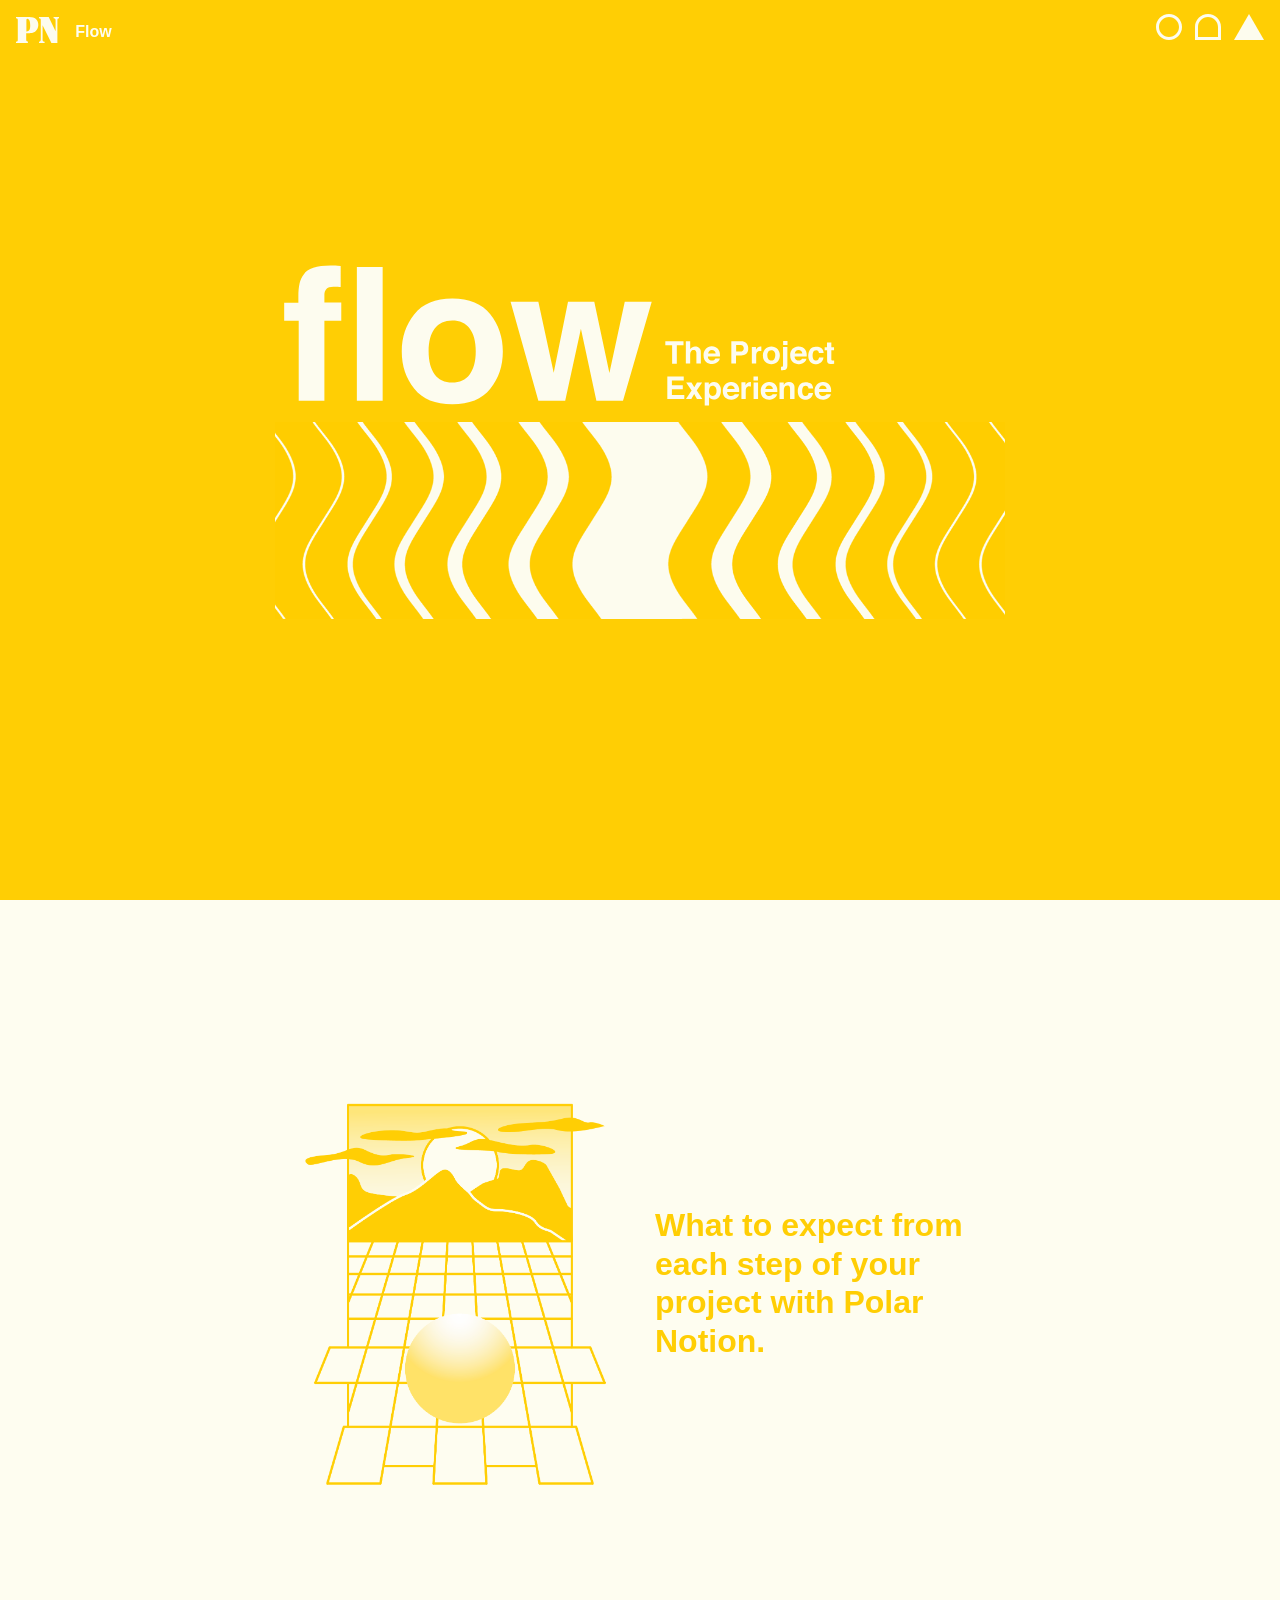
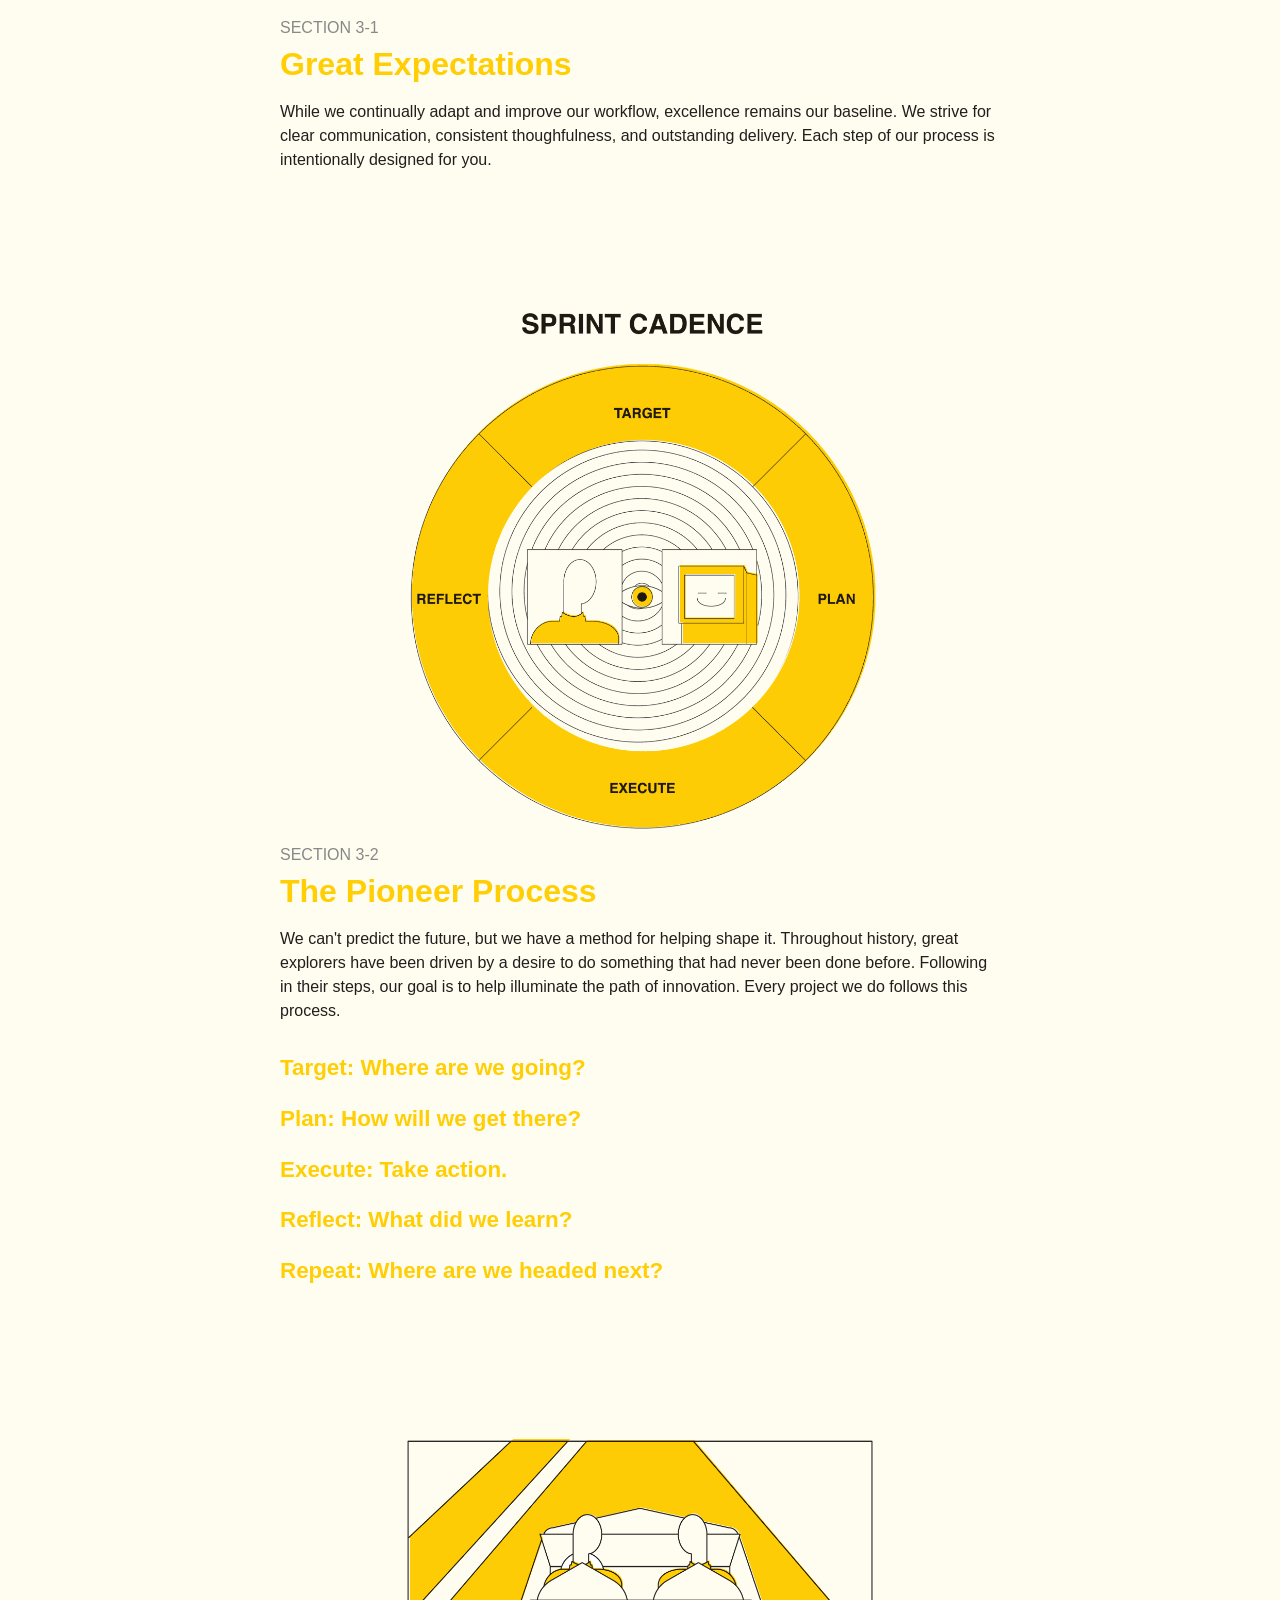
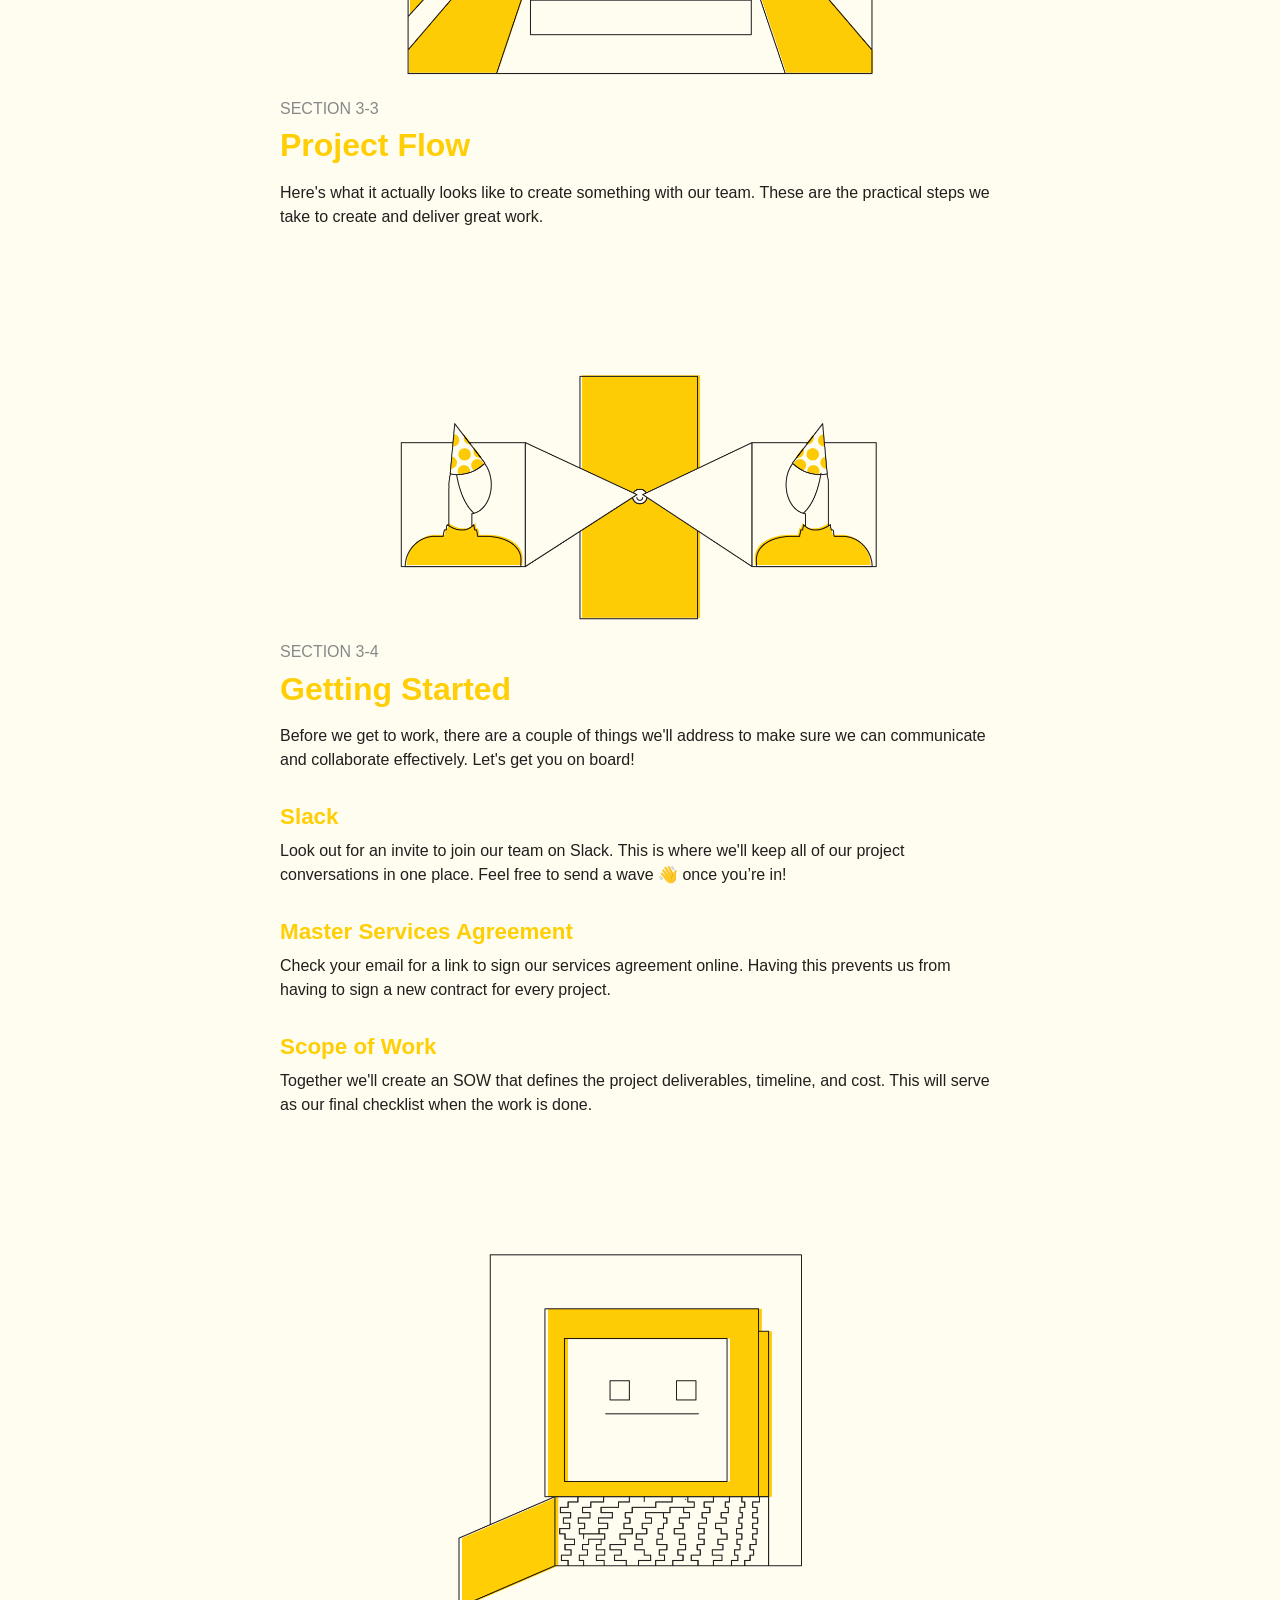
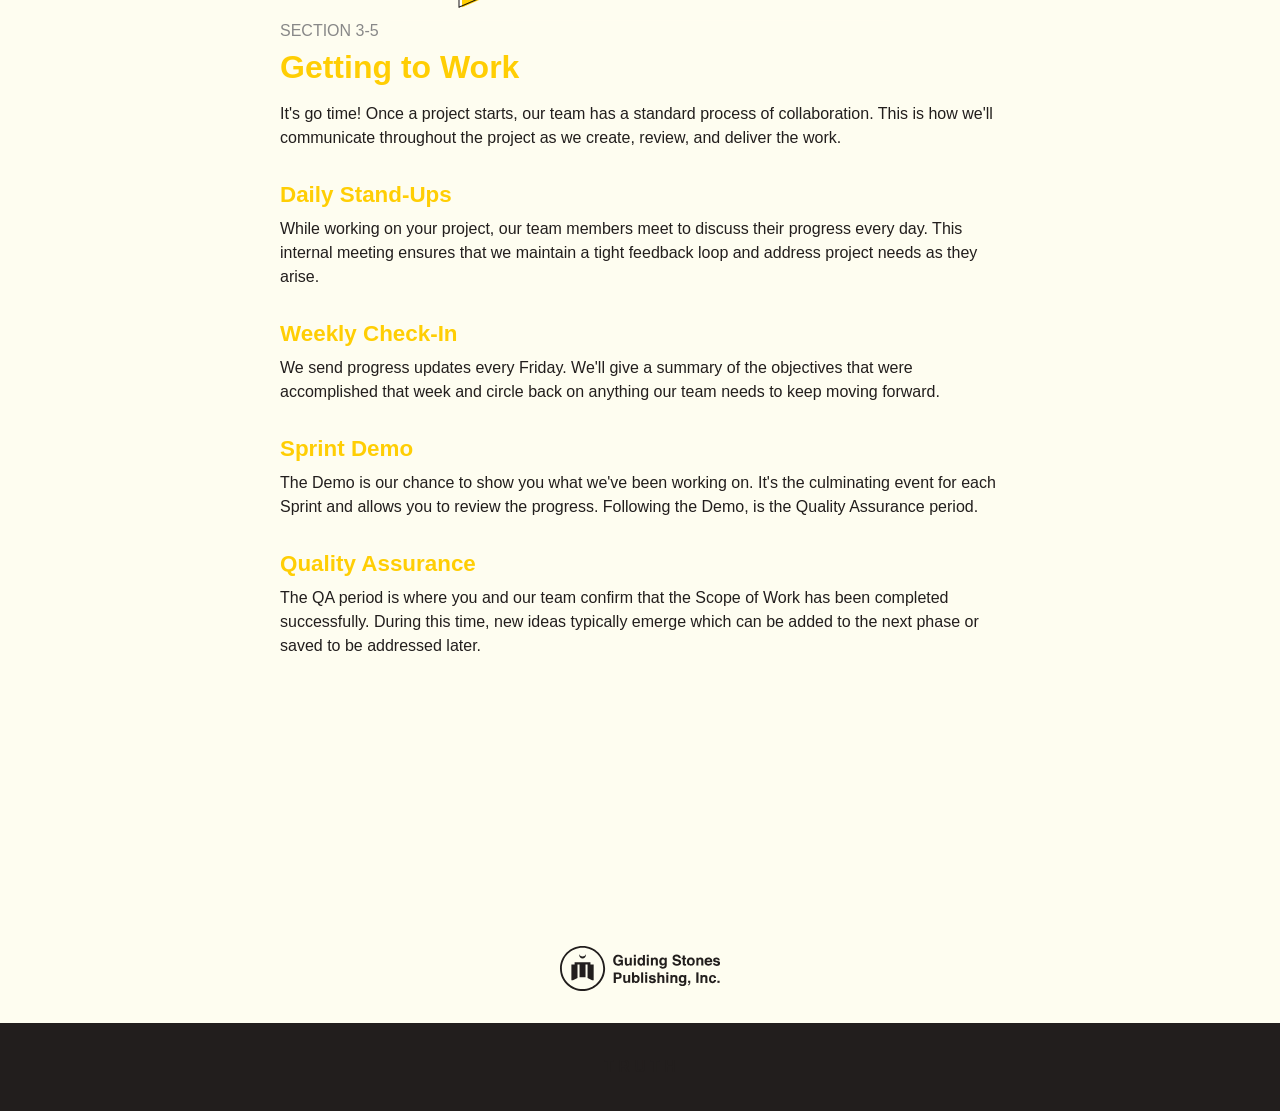
==== commit 9d3db07e: "Final update runthrough with Josh." ====
--- a/flow.html
+++ b/flow.html
@@ -25,9 +25,9 @@
 
   <header class="large-header">
 
-    <nav class="navbar navbar-expand-lg fixed-top justify-content-between align-items-baseline">
-      <div class="nav-left">
-        <a class="navbar-brand fade" href="index.html" title="Polar Notion">
+    <nav class="navbar navbar-expand-lg fixed-top justify-content-between align-items-center">
+      <div class="nav-left d-flex align-items-center">
+        <a class="navbar-brand fade d-flex align-items-center" href="index.html" title="Polar Notion">
           <svg version="1.1"
              xmlns="http://www.w3.org/2000/svg" xmlns:xlink="http://www.w3.org/1999/xlink" xmlns:a="http://ns.adobe.com/AdobeSVGViewerExtensions/3.0/"
              x="0px" y="0px" width="43.2px" height="26px" viewBox="0 0 43.2 26" style="enable-background:new 0 0 43.2 26;"
@@ -52,8 +52,8 @@
 
       <span class="navbar-text nav--up-show">The Project Experience</span>
 
-      <ul class="navbar-nav">
-        <li class="nav-item active">
+      <ul class="navbar-nav d-flex align-items-center">
+        <li class="nav-item active d-flex align-items-center">
           <a class="fade" href="vision.html" title="Pillar One">
 
             <!-- Outline -->
@@ -73,7 +73,7 @@
 
           </a>
         </li>
-        <li class="nav-item">
+        <li class="nav-item d-flex align-items-center">
           <a class="fade" href="method.html" title="Pillar Three">
 
             <!-- outline -->
@@ -92,7 +92,7 @@
 
           </a>
         </li>
-        <li class="nav-item">
+        <li class="nav-item d-flex align-items-center">
           <a class="fade" href="flow.html" title="Pillar Three">
 
             <!-- Filled in -->
--- a/assets/css/styles.min.css
+++ b/assets/css/styles.min.css
@@ -23,9 +23,11 @@
   font-size: .8rem;
   font-weight: 900; }
 
-.btn-dark {
+.btn-dark,
+a.btn-dark {
   background-color: #221e1d;
-  border-color: #221e1d; }
+  border-color: #221e1d;
+  color: #fefdf0; }
 
 * {
   -webkit-font-smoothing: antialiased;
@@ -109,6 +111,8 @@
   color: #221e1d; }
 .body-dark #content h1, .body-dark #content h2, .body-dark #content h3, .body-dark #content h4, .body-dark #content a {
   color: #221e1d; }
+.body-dark #content .btn-dark {
+  color: #fefdf0; }
 
 .body-yellow .large-header {
   background: #ffce04; }
@@ -328,12 +332,15 @@
     margin: 0 auto; }
 
 nav {
+  min-height: 60px;
   transition: all .25s ease-in-out; }
   nav .st0 {
     transition: all .25s ease-in-out; }
   nav .nav--up-show {
     opacity: 0;
     transition: opacity .25s ease-in-out; }
+  nav .navbar-text {
+    padding: 3px 0 0 0; }
   nav .nav-center {
     margin: 0; }
     nav .nav-center li {
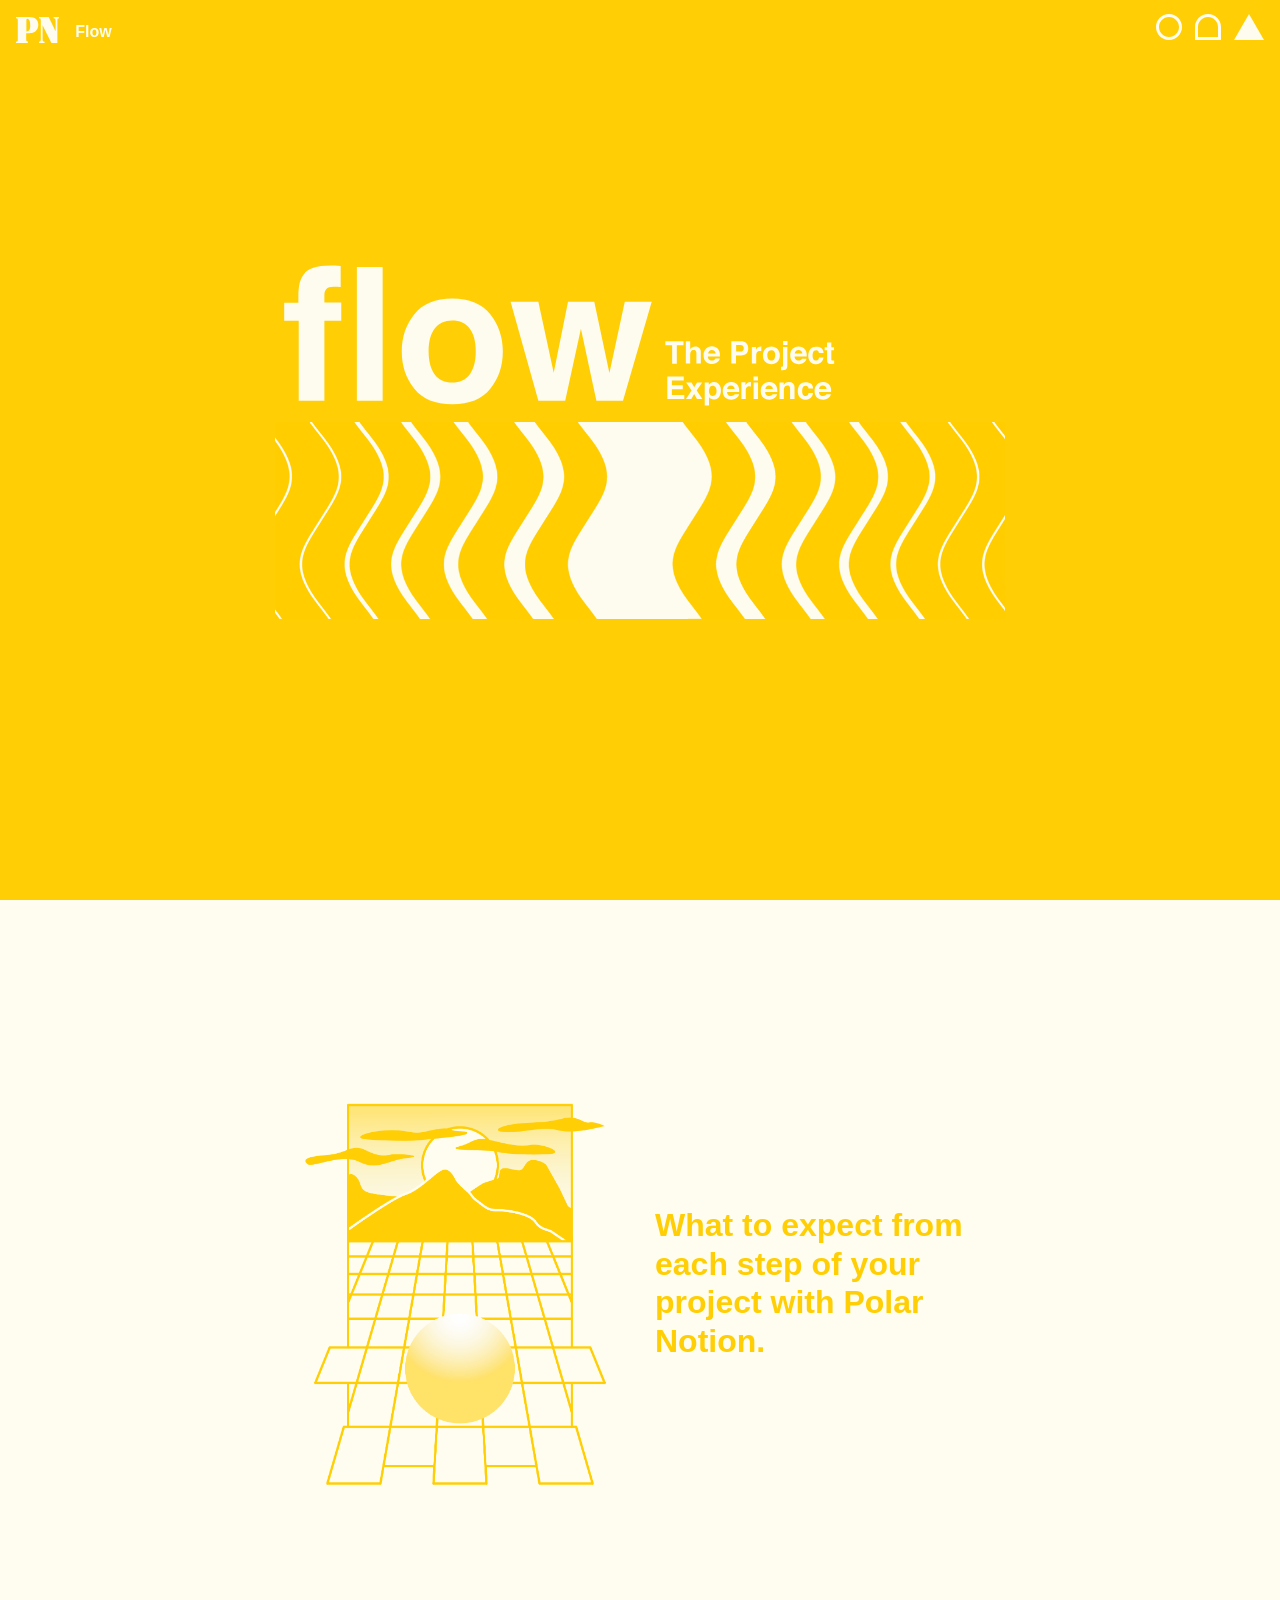
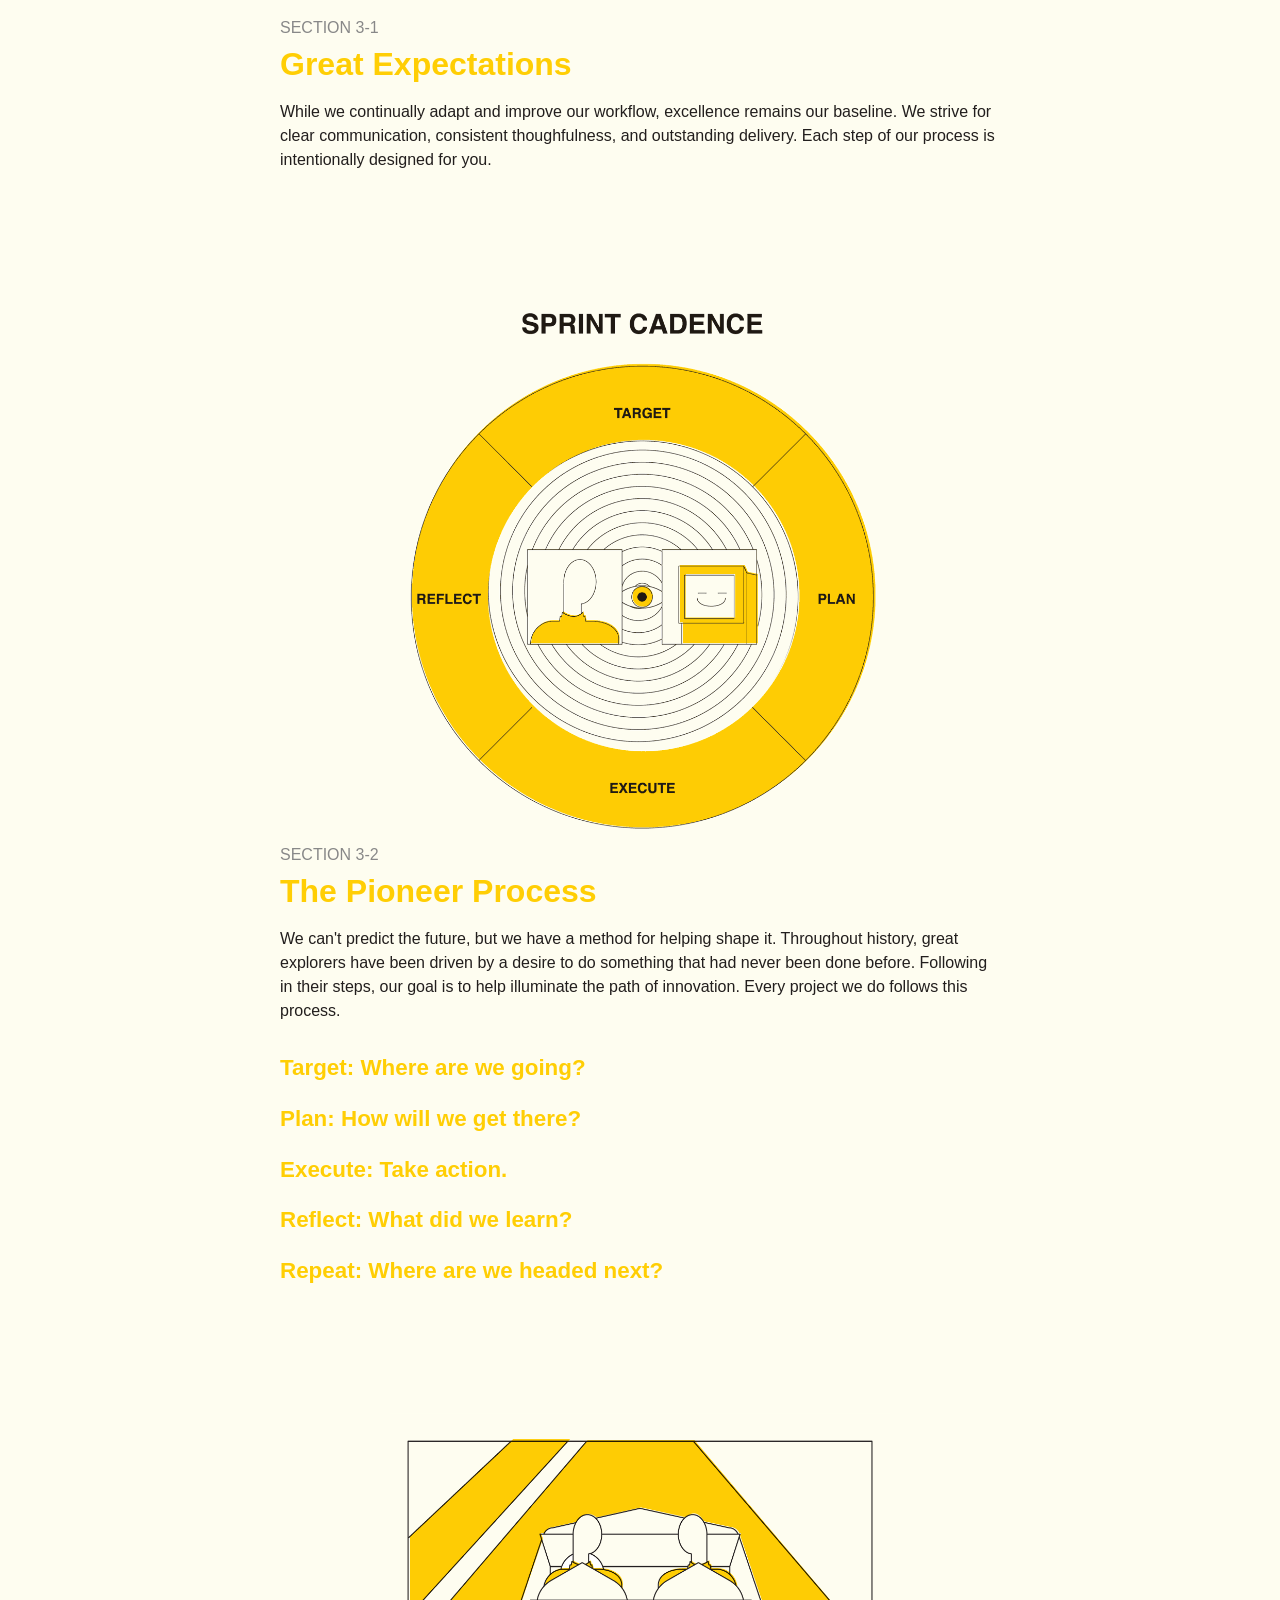
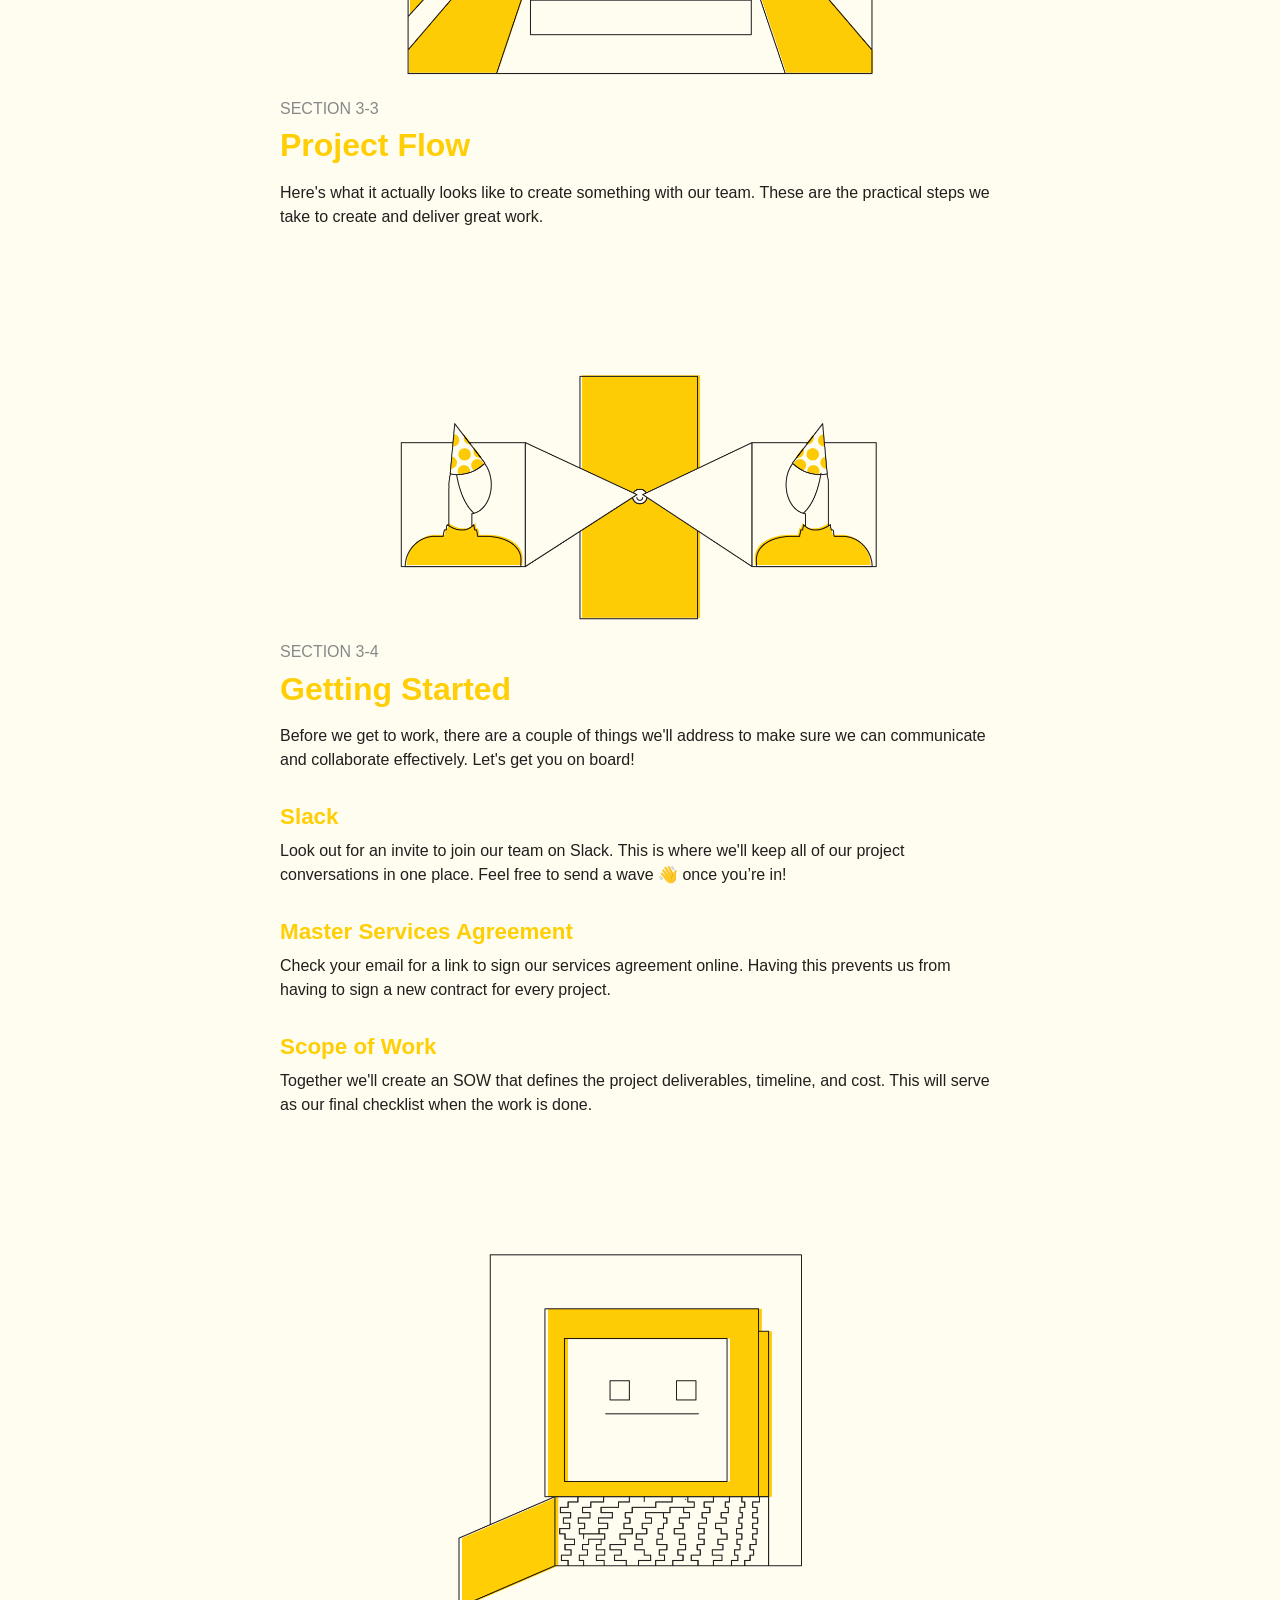
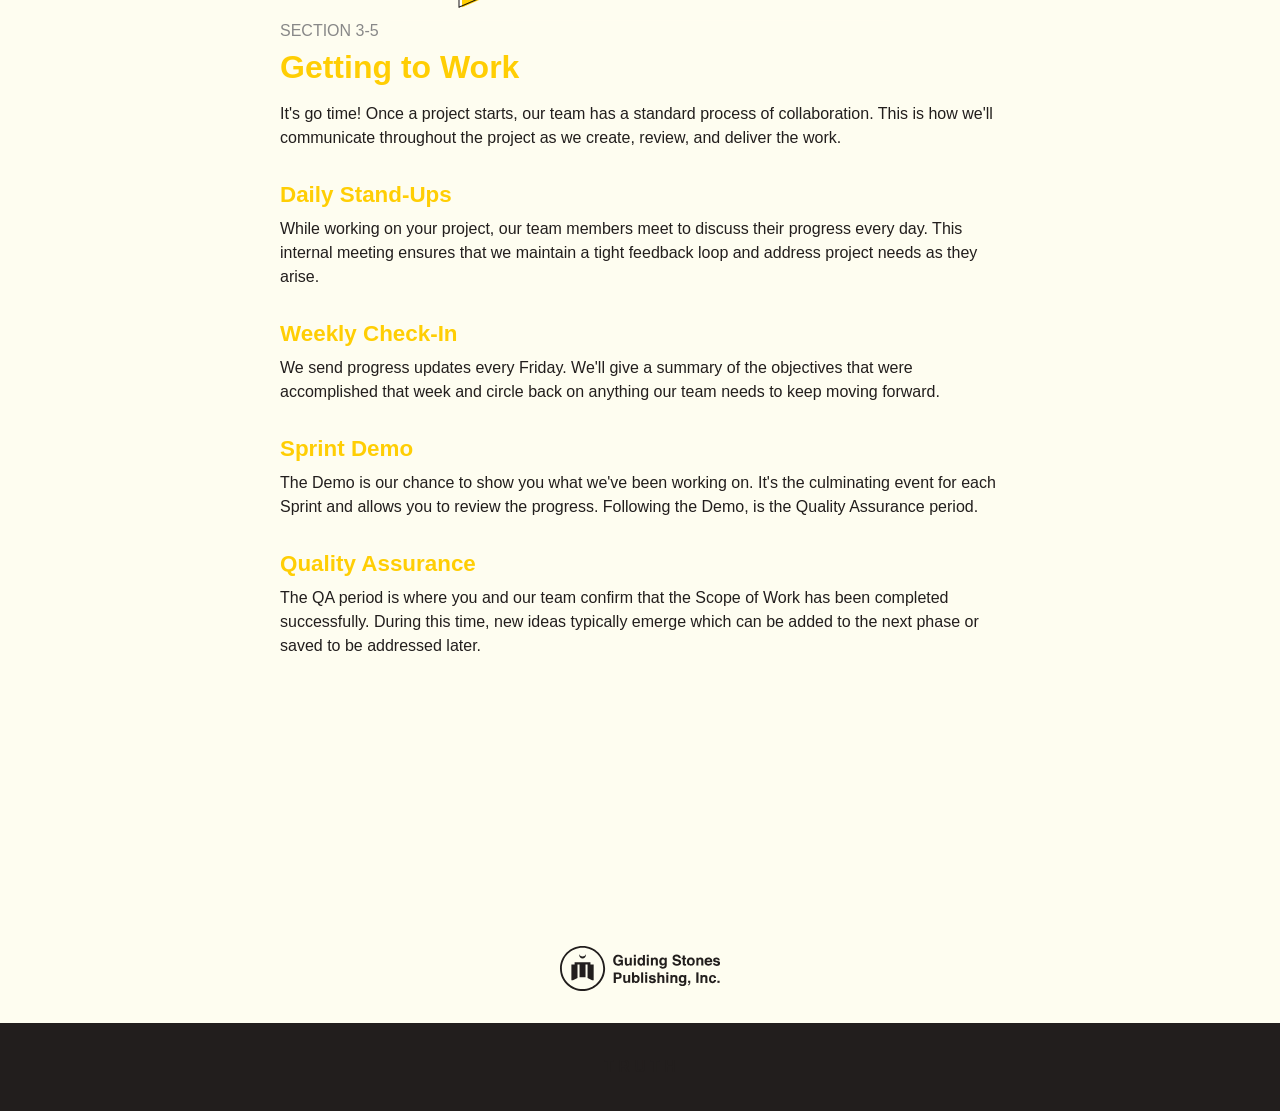
==== commit f6291852: "Add in some final tweaks." ====
--- a/flow.html
+++ b/flow.html
@@ -54,7 +54,7 @@
 
       <ul class="navbar-nav d-flex align-items-center">
         <li class="nav-item active d-flex align-items-center">
-          <a class="fade" href="vision.html" title="Pillar One">
+          <a class="fade" href="vision" title="Pillar One">
 
             <!-- Outline -->
             <svg version="1.1"
@@ -74,7 +74,7 @@
           </a>
         </li>
         <li class="nav-item d-flex align-items-center">
-          <a class="fade" href="method.html" title="Pillar Three">
+          <a class="fade" href="method" title="Pillar Three">
 
             <!-- outline -->
             <svg version="1.1" xmlns="http://www.w3.org/2000/svg" xmlns:xlink="http://www.w3.org/1999/xlink" xmlns:a="http://ns.adobe.com/AdobeSVGViewerExtensions/3.0/"
@@ -93,7 +93,7 @@
           </a>
         </li>
         <li class="nav-item d-flex align-items-center">
-          <a class="fade" href="flow.html" title="Pillar Three">
+          <a class="fade" href="flow" title="Pillar Three">
 
             <!-- Filled in -->
             <svg version="1.1"
@@ -129,7 +129,7 @@
 
   <nav class="chapter-nav">
     <div class="left-nav">
-      <a class="fade" href="method.html"><–– Go Back <br /><em>Ch. 2 Method</em></a>
+      <a class="fade" href="method"><–– Go Back <br /><em>Ch. 2 Method</em></a>
     </div>
   </nav>
 
@@ -189,7 +189,7 @@
 
               <div class="collapse" id="executeContent">
                 <div>
-                  <p>With a clear target and a solid plan, it’s time to take action. All of our preparation allows us to <a href="#">Go Boldly Forward</a> and do the work. Communication and adaptability ensure we <a href="#">stay agile</a> along the way.</p>
+                  <p>With a clear target and a solid plan, it’s time to take action. All of our preparation allows us to Go Boldly Forward and do the work. Communication and adaptability ensure we stay agile along the way.</p>
                 </div>
               </div>
 
